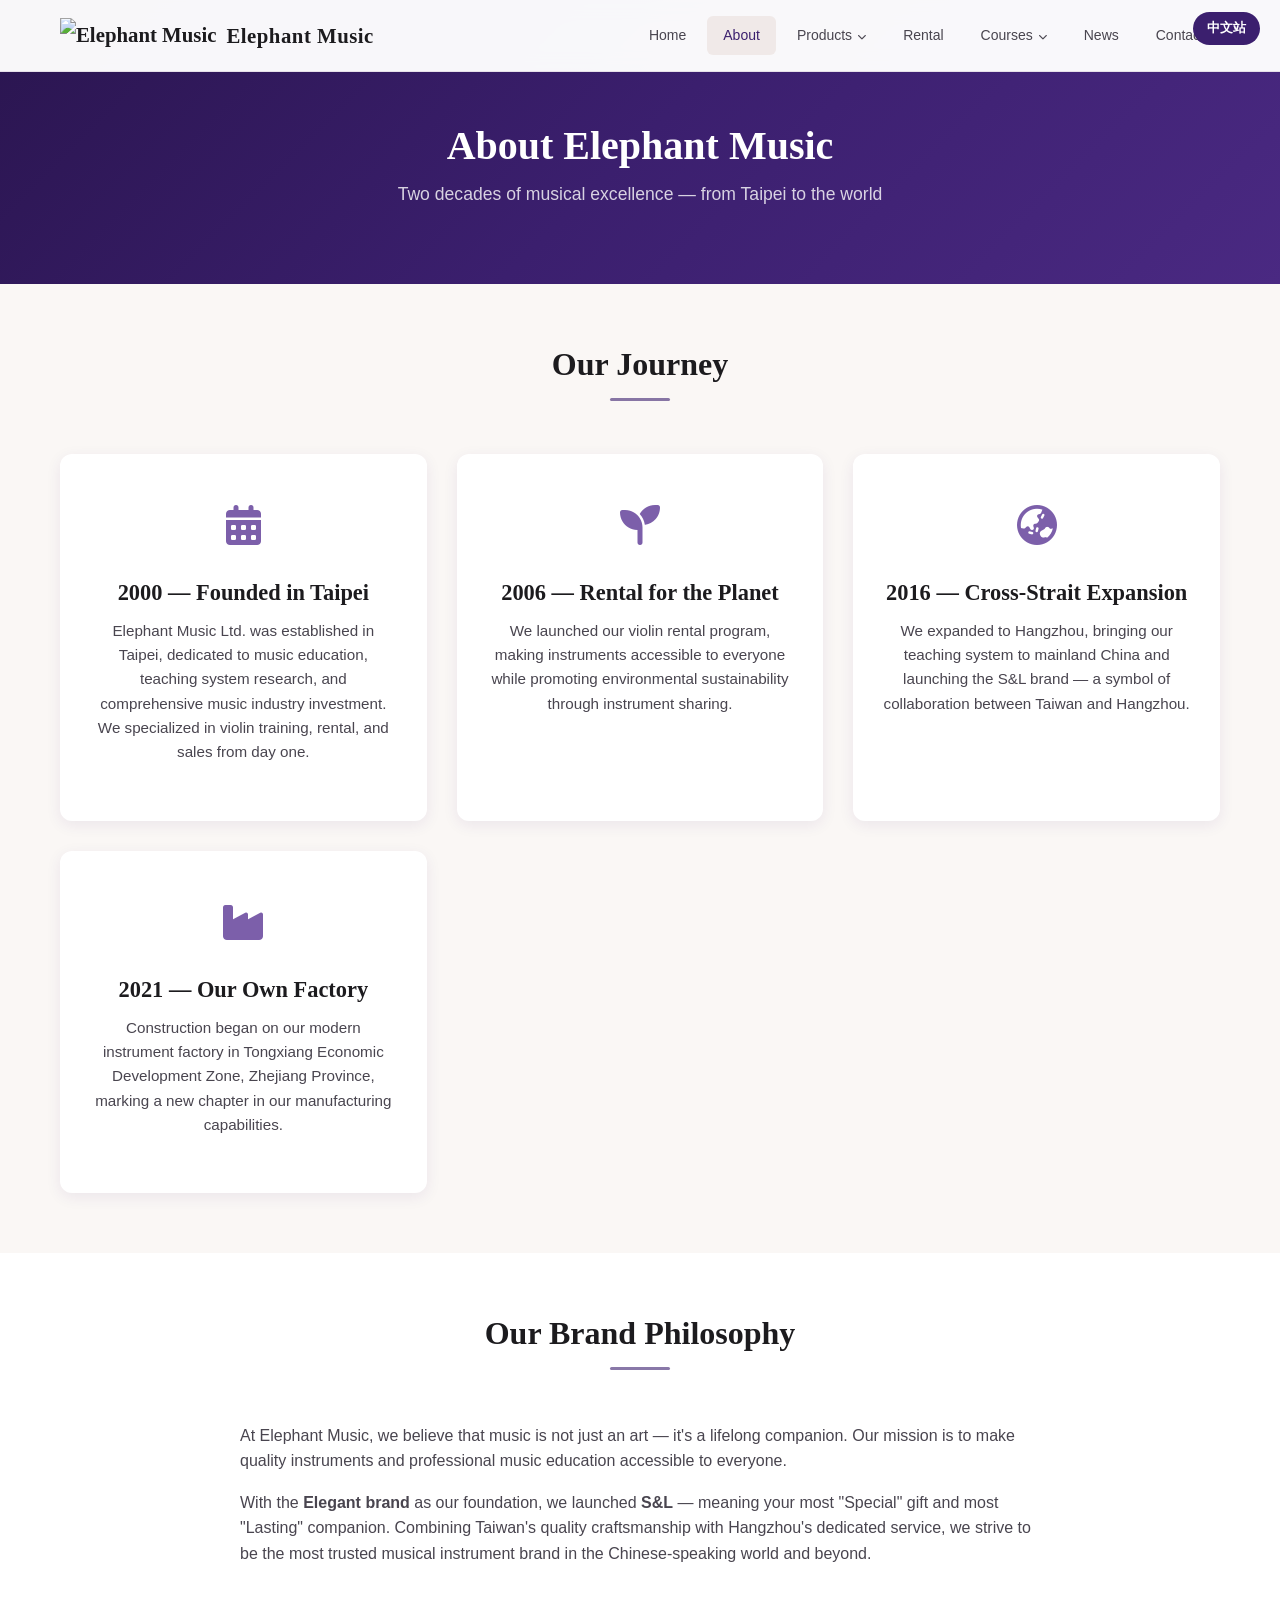
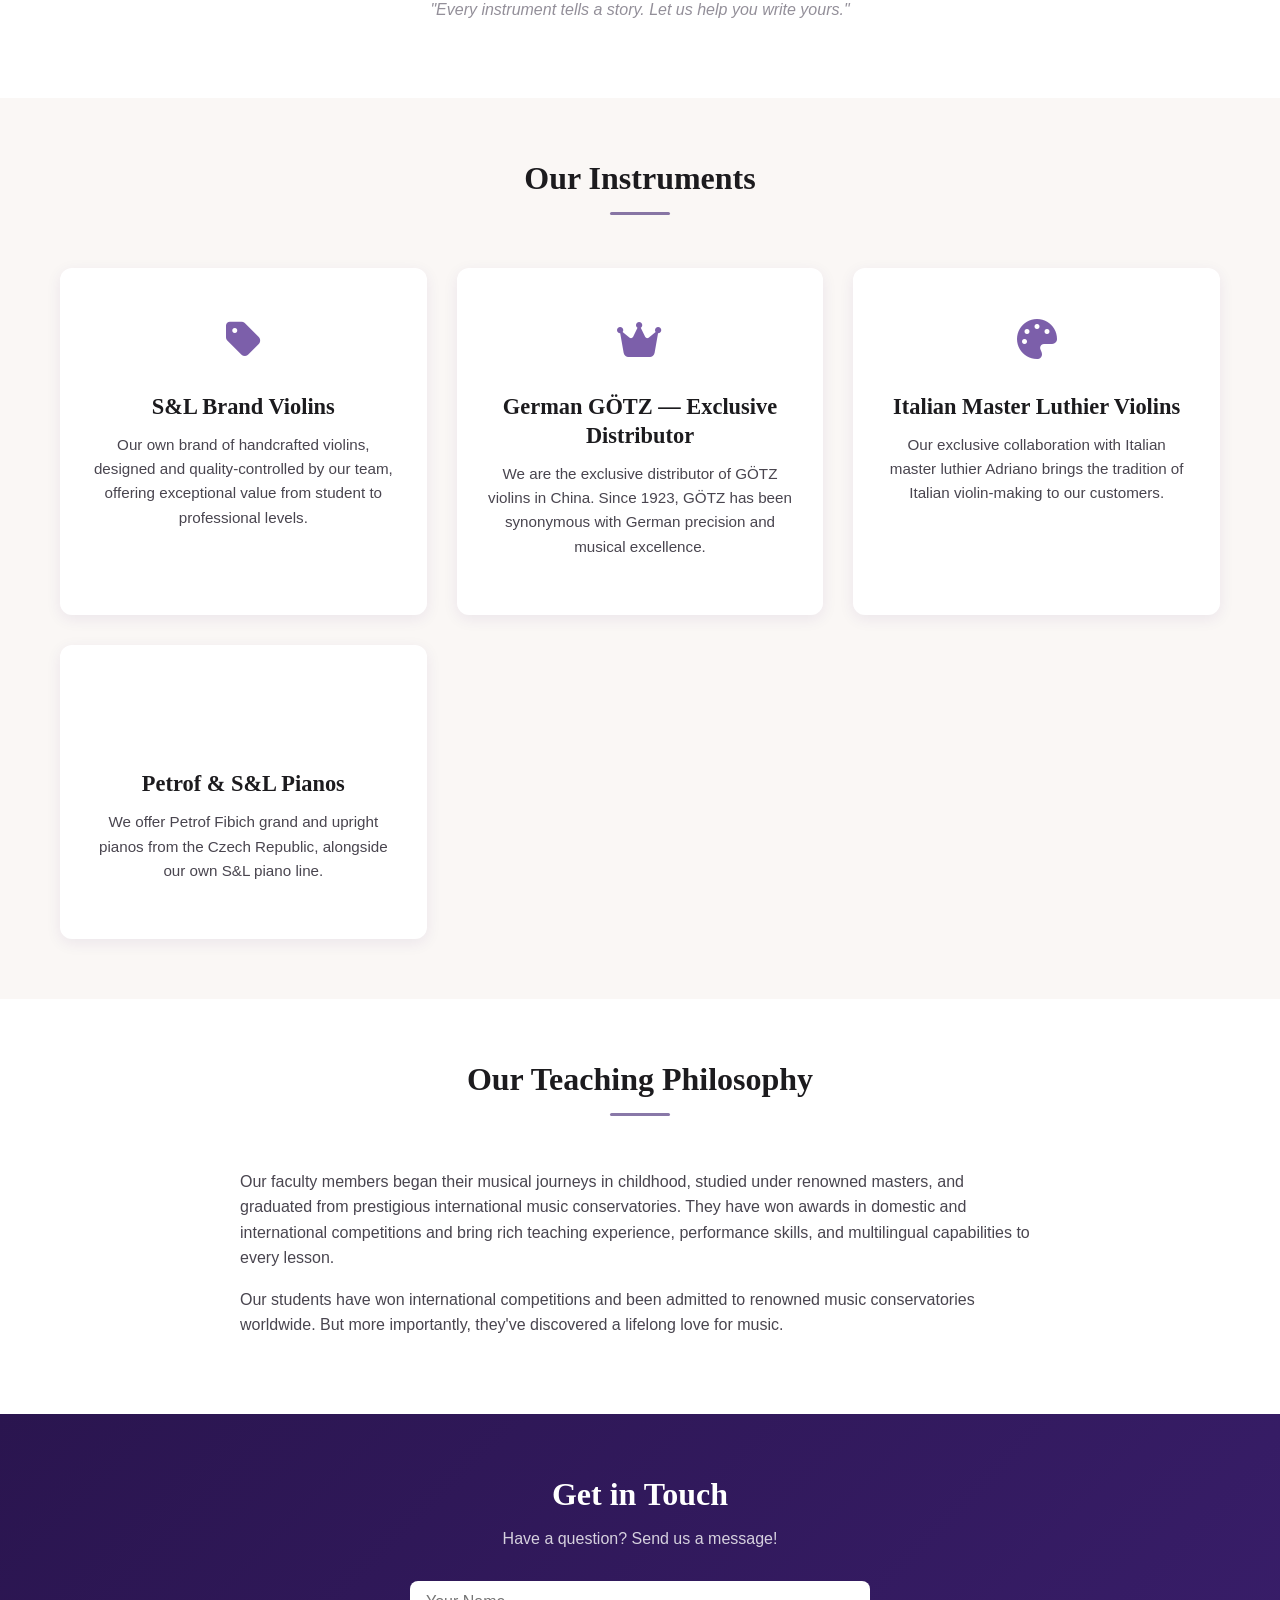
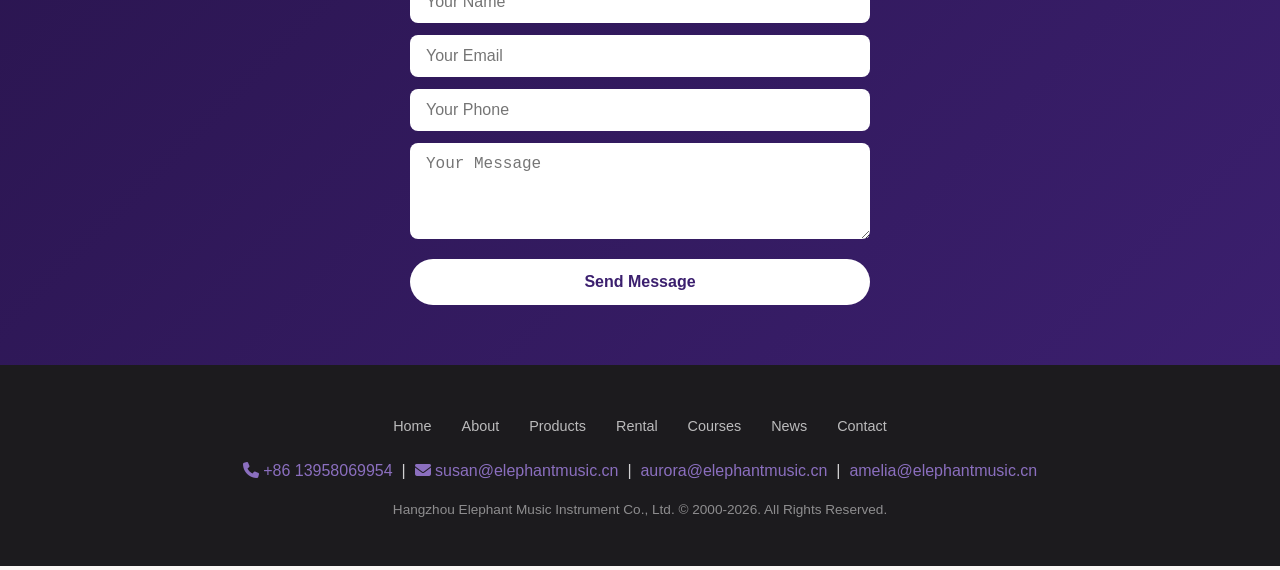
==== about.html @ a97a75a9 "🎵 首次提交 - 大象音乐英文网站" ====
<!DOCTYPE html>
<html lang="en">
<head>
<meta charset="UTF-8">
<meta name="viewport" content="width=device-width,initial-scale=1.0,user-scalable=yes">
<title>About Us — Elephant Music | Since 2000 Taipei & Hangzhou</title>
<meta name="description" content="Learn about Elephant Music's history since 2000: from Taipei to Hangzhou, S&L instruments, violin rental program, and cross-strait music education partnership.">
<link rel="icon" href="https://user-assets.sxlcdn.com/images/182709/FicR0Wn1bgKwD7T1GrFG16CW3m3k.png?imageMogr2/strip/thumbnail/64x64>/quality/90!/format/png" type="image/x-icon">
<link rel="stylesheet" href="https://cdnjs.cloudflare.com/ajax/libs/font-awesome/6.5.0/css/all.min.css">
<link rel="stylesheet" href="/css/style.css">
    <link rel="canonical" href="https://www.elephantmusic.cn/about.html">

    <!-- Open Graph -->
    <meta property="og:title" content="About Elephant Music — Our Story Since 2000">
    <meta property="og:description" content="From Taipei to Hangzhou — two decades of music education excellence, handcrafted instruments, and cross-strait collaboration.">
    <meta property="og:type" content="website">
    <meta property="og:url" content="https://www.elephantmusic.cn/about.html">
    <meta property="og:image" content="https://user-assets.sxlcdn.com/images/182709/FicR0Wn1bgKwD7T1GrFG16CW3m3k.png">
    <meta property="og:locale" content="en_US">
    
    <!-- Twitter Card -->
    <meta name="twitter:card" content="summary_large_image">
    <meta name="twitter:title" content="About Elephant Music — Our Story Since 2000">
    <meta name="twitter:description" content="From Taipei to Hangzhou — two decades of music education excellence, handcrafted instruments, and cross-strait collaboration.">
    <meta name="twitter:image" content="https://user-assets.sxlcdn.com/images/182709/FicR0Wn1bgKwD7T1GrFG16CW3m3k.png">

    <!-- Structured Data (JSON-LD) -->
    <script type="application/ld+json">
{
  "@context": "https://schema.org",
  "@type": "MusicSchool",
  "name": "Elephant Music (Ai Yue Fen)",
  "alternateName": "爱乐芬音乐",
  "description": "Premium music education and handcrafted instrument company since 2000.",
  "url": "https://www.elephantmusic.cn",
  "logo": "https://user-assets.sxlcdn.com/images/182709/FicR0Wn1bgKwD7T1GrFG16CW3m3k.png",
  "foundingDate": "2000",
  "foundingLocation": "Taipei, Taiwan",
  "areaServed": [
    "Hangzhou",
    "Jiaxing",
    "Taipei",
    "Tongxiang"
  ],
  "brand": {
    "@type": "Brand",
    "name": "S&L Instruments"
  },
  "contactPoint": [
    {
      "@type": "ContactPoint",
      "contactType": "general",
      "telephone": "+86-571-88092786",
      "email": "susan@elephantmusic.cn",
      "availableLanguage": [
        "Chinese",
        "English"
      ]
    },
    {
      "@type": "ContactPoint",
      "contactType": "sales",
      "email": "aurora@elephantmusic.cn"
    },
    {
      "@type": "ContactPoint",
      "contactType": "support",
      "email": "amelia@elephantmusic.cn"
    }
  ],
  "address": {
    "@type": "PostalAddress",
    "streetAddress": "No. 966 Shangtang Road, Gongshu District",
    "addressLocality": "Hangzhou",
    "addressRegion": "Zhejiang",
    "addressCountry": "CN"
  }
}
    </script>

    <script type="application/ld+json">
{
  "@context": "https://schema.org",
  "@type": "FAQPage",
  "mainEntity": [
    {
      "@type": "Question",
      "name": "What instruments do you teach?",
      "acceptedAnswer": {
        "@type": "Answer",
        "text": "We offer professional instruction in violin and piano for all ages, from beginner children to adults. Our curriculum includes the renowned Le Yi Violin Method by Zhang Jiazhen."
      }
    },
    {
      "@type": "Question",
      "name": "Do you offer instrument rental?",
      "acceptedAnswer": {
        "@type": "Answer",
        "text": "Yes! We've been offering eco-friendly violin rental since 2006, reducing the barrier to learning music. Rental options range from student instruments to professional performance violins."
      }
    },
    {
      "@type": "Question",
      "name": "What brands of instruments do you carry?",
      "acceptedAnswer": {
        "@type": "Answer",
        "text": "We carry our own S&L brand violins, exclusive German GÖTZ violins, Italian master luthier Adriano violins, and Petrof pianos from Czech Republic."
      }
    },
    {
      "@type": "Question",
      "name": "Where are your locations?",
      "acceptedAnswer": {
        "@type": "Answer",
        "text": "We have locations in Hangzhou (Gongshu & Xiacheng), Jiaxing (Nanhu), Taipei (City Hall & Tianmu), and our manufacturing facility AYF Music Base in Tongxiang, Zhejiang."
      }
    },
    {
      "@type": "Question",
      "name": "Do you offer online music courses?",
      "acceptedAnswer": {
        "@type": "Answer",
        "text": "Yes, we offer online music courses for students who cannot attend in person, including our popular adult relaxation piano program and virtual violin lessons."
      }
    }
  ]
}
    </script>
</head>
<body>

<div class="lang-switch"><a href="https://www.elephantmusic.cn">中文站</a></div>

<nav id="mainNav">
  <div class="nav-inner">
    <a href="/" class="nav-logo">
      <img src="https://user-assets.sxlcdn.com/images/182709/FicR0Wn1bgKwD7T1GrFG16CW3m3k.png?imageMogr2/strip/auto-orient/thumbnail/!64x64r/gravity/Center/crop/64x64/quality/90!/format/png" alt="Elephant Music">
      <span>Elephant Music</span>
    </a>
    <button class="hamburger" aria-label="Menu"><span></span><span></span><span></span></button>
    <ul class="nav-links">
      <li><a href="/">Home</a></li>
      <li><a href="/about.html" class="active">About</a></li>
      <li class="has-dropdown">
        <a href="/products.html">Products</a>
        <ul class="dropdown-menu">
          <li><a href="/products.html#violins">Violins</a></li>
          <li><a href="/products.html#pianos">Pianos</a></li>
          <li><a href="/products.html#accessories">Accessories</a></li>
        </ul>
      </li>
      <li><a href="/rental.html">Rental</a></li>
      <li class="has-dropdown">
        <a href="/courses.html">Courses</a>
        <ul class="dropdown-menu">
          <li><a href="/course-leyi.html">Zhang Jiazhen Violin Course</a></li>
          <li><a href="/course-violin-beginner.html">Violin for Beginners</a></li>
          <li><a href="/course-children-piano.html">Children's Piano</a></li>
          <li><a href="/course-adult-piano.html">Adult Piano (Stress-Free)</a></li>
          <li><a href="/course-master-class.html">Master Classes</a></li>
          <li><a href="/course-online.html">Online Courses</a></li>
        </ul>
      </li>
      <li><a href="/news.html">News</a></li>
      <li><a href="/contact.html">Contact</a></li>
    </ul>
  </div>
</nav>

<section class="page-banner">
  <h1>About Elephant Music</h1>
  <p>Two decades of musical excellence — from Taipei to the world</p>
</section>

<section>
  <div class="container">
    <div class="section-title"><h2>Our Journey</h2></div>
    <div class="feature-grid">
      <div class="feature-item">
        <div class="icon"><i class="fas fa-calendar-alt"></i></div>
        <h3>2000 — Founded in Taipei</h3>
        <p>Elephant Music Ltd. was established in Taipei, dedicated to music education, teaching system research, and comprehensive music industry investment. We specialized in violin training, rental, and sales from day one.</p>
      </div>
      <div class="feature-item">
        <div class="icon"><i class="fas fa-seedling"></i></div>
        <h3>2006 — Rental for the Planet</h3>
        <p>We launched our violin rental program, making instruments accessible to everyone while promoting environmental sustainability through instrument sharing.</p>
      </div>
      <div class="feature-item">
        <div class="icon"><i class="fas fa-globe-asia"></i></div>
        <h3>2016 — Cross-Strait Expansion</h3>
        <p>We expanded to Hangzhou, bringing our teaching system to mainland China and launching the S&L brand — a symbol of collaboration between Taiwan and Hangzhou.</p>
      </div>
      <div class="feature-item">
        <div class="icon"><i class="fas fa-industry"></i></div>
        <h3>2021 — Our Own Factory</h3>
        <p>Construction began on our modern instrument factory in Tongxiang Economic Development Zone, Zhejiang Province, marking a new chapter in our manufacturing capabilities.</p>
      </div>
    </div>
  </div>
</section>

<section style="background:var(--bg-white);">
  <div class="container">
    <div class="section-title"><h2>Our Brand Philosophy</h2></div>
    <div class="content-page" style="max-width:800px;padding:0;">
      <p>At Elephant Music, we believe that music is not just an art — it's a lifelong companion. Our mission is to make quality instruments and professional music education accessible to everyone.</p>
      <p>With the <strong>Elegant brand</strong> as our foundation, we launched <strong>S&L</strong> — meaning your most "Special" gift and most "Lasting" companion. Combining Taiwan's quality craftsmanship with Hangzhou's dedicated service, we strive to be the most trusted musical instrument brand in the Chinese-speaking world and beyond.</p>
      <p style="margin-top:30px;font-style:italic;color:var(--text-light);text-align:center;">"Every instrument tells a story. Let us help you write yours."</p>
    </div>
  </div>
</section>

<section>
  <div class="container">
    <div class="section-title"><h2>Our Instruments</h2></div>
    <div class="feature-grid">
      <div class="feature-item">
        <div class="icon"><i class="fas fa-tag"></i></div>
        <h3>S&L Brand Violins</h3>
        <p>Our own brand of handcrafted violins, designed and quality-controlled by our team, offering exceptional value from student to professional levels.</p>
      </div>
      <div class="feature-item">
        <div class="icon"><i class="fas fa-crown"></i></div>
        <h3>German GÖTZ — Exclusive Distributor</h3>
        <p>We are the exclusive distributor of GÖTZ violins in China. Since 1923, GÖTZ has been synonymous with German precision and musical excellence.</p>
      </div>
      <div class="feature-item">
        <div class="icon"><i class="fas fa-palette"></i></div>
        <h3>Italian Master Luthier Violins</h3>
        <p>Our exclusive collaboration with Italian master luthier Adriano brings the tradition of Italian violin-making to our customers.</p>
      </div>
      <div class="feature-item">
        <div class="icon"><i class="fas fa-piano"></i></div>
        <h3>Petrof &amp; S&L Pianos</h3>
        <p>We offer Petrof Fibich grand and upright pianos from the Czech Republic, alongside our own S&L piano line.</p>
      </div>
    </div>
  </div>
</section>

<section style="background:var(--bg-white);">
  <div class="container">
    <div class="section-title"><h2>Our Teaching Philosophy</h2></div>
    <div class="content-page" style="max-width:800px;padding:0;">
      <p>Our faculty members began their musical journeys in childhood, studied under renowned masters, and graduated from prestigious international music conservatories. They have won awards in domestic and international competitions and bring rich teaching experience, performance skills, and multilingual capabilities to every lesson.</p>
      <p>Our students have won international competitions and been admitted to renowned music conservatories worldwide. But more importantly, they've discovered a lifelong love for music.</p>
    </div>
  </div>
</section>

<!-- Contact Form -->
<section style="background:linear-gradient(135deg,#2A154F,#3B1F6E);color:#fff;padding:60px 20px;text-align:center;">
  <div class="container" style="max-width:500px;">
    <h2 style="color:#fff;margin-bottom:10px;">Get in Touch</h2>
    <p style="color:rgba(255,255,255,0.8);margin-bottom:30px;">Have a question? Send us a message!</p>
    <form action="mailto:susan@elephantmusic.cn" method="post" enctype="text/plain" style="text-align:left;">
      <input type="text" name="name" placeholder="Your Name" required style="width:100%;padding:12px 16px;border-radius:8px;border:none;margin-bottom:12px;font-size:1rem;">
      <input type="email" name="email" placeholder="Your Email" style="width:100%;padding:12px 16px;border-radius:8px;border:none;margin-bottom:12px;font-size:1rem;">
      <input type="tel" name="phone" placeholder="Your Phone" style="width:100%;padding:12px 16px;border-radius:8px;border:none;margin-bottom:12px;font-size:1rem;">
      <textarea name="message" rows="4" placeholder="Your Message" required style="width:100%;padding:12px 16px;border-radius:8px;border:none;margin-bottom:12px;font-size:1rem;resize:vertical;"></textarea>
      <button type="submit" style="width:100%;padding:14px;background:#fff;color:#3B1F6E;font-weight:700;border:none;border-radius:30px;font-size:1rem;cursor:pointer;">Send Message</button>
    </form>
  </div>
</section>
<footer>
  <div class="container">
    <div class="footer-links">
      <a href="/">Home</a>
      <a href="/about.html">About</a>
      <a href="/products.html">Products</a>
      <a href="/rental.html">Rental</a>
      <a href="/courses.html">Courses</a>
      <a href="/news.html">News</a>
      <a href="/contact.html">Contact</a>
    </div>
    <div class="contact-info" style="margin-bottom:15px;">
      <a href="tel:13958069954"><i class="fas fa-phone"></i> +86 13958069954</a> &nbsp;|&nbsp;
      <a href="mailto:susan@elephantmusic.cn"><i class="fas fa-envelope"></i> susan@elephantmusic.cn</a> &nbsp;|&nbsp;
      <a href="mailto:aurora@elephantmusic.cn">aurora@elephantmusic.cn</a> &nbsp;|&nbsp;
      <a href="mailto:amelia@elephantmusic.cn">amelia@elephantmusic.cn</a>
    </div>
    <p class="copyright">Hangzhou Elephant Music Instrument Co., Ltd. &copy; 2000-2026. All Rights Reserved.</p>
  </div>
</footer>

<button id="back-to-top" aria-label="Back to Top"><i class="fas fa-chevron-up"></i></button>
<script src="/js/main.js"></script>

  <!-- Navbar scroll glassmorphism effect -->
  <script>
  (function(){
    var nav = document.getElementById('mainNav');
    if (!nav) return;
    var ticking = false;
    function updateNav() {
      var sy = window.pageYOffset || document.documentElement.scrollTop;
      if (sy > 50) {
        nav.classList.add('scrolled');
      } else {
        nav.classList.remove('scrolled');
      }
      ticking = false;
    }
    window.addEventListener('scroll', function() {
      if (!ticking) {
        requestAnimationFrame(updateNav);
        ticking = true;
      }
    }, { passive: true });
    updateNav();
  })();
  </script>
</body>
</html>
---- css/style.css ----
/* ============================================
   Elephant Music (English) - Global Styles
   ============================================ */

:root {
  --primary: #3B1F6E;
  --primary-dark: #2A154F;
  --primary-light: #7C5FAA;
  --bg-cream: #FAF7F5;
  --bg-white: #FFFFFF;
  --text-dark: #1C1B1E;
  --text-mid: #49454F;
  --text-light: #938F99;
  --border: #E6E0E9;
  --gold: #C9A96E;
  --gold-light: #E8D5F5;
  --accent: #8B6FBF;
  --shadow: rgba(59, 31, 110, 0.08);
  --font-heading: 'Georgia', 'Times New Roman', serif;
  --font-body: -apple-system, BlinkMacSystemFont, 'Segoe UI', Roboto, 'Helvetica Neue', Arial, sans-serif;
  --max-width: 1200px;
  --nav-height: 72px;
}

* { margin: 0; padding: 0; box-sizing: border-box; }

html { scroll-behavior: smooth; }

body {
  font-family: var(--font-body);
  color: var(--text-dark);
  background: var(--bg-cream);
  line-height: 1.6;
  font-size: 16px;
  -webkit-font-smoothing: antialiased;
}

h1, h2, h3, h4, h5, h6 {
  font-family: var(--font-heading);
  color: var(--text-dark);
  line-height: 1.3;
}

h1 { font-size: 2.5rem; margin-bottom: 1rem; }
h2 { font-size: 2rem; margin-bottom: 0.8rem; }
h3 { font-size: 1.4rem; margin-bottom: 0.6rem; }
h4 { font-size: 1.1rem; margin-bottom: 0.4rem; }

p { margin-bottom: 1rem; color: var(--text-mid); }

a { color: var(--primary); text-decoration: none; transition: color 0.2s; }
a:hover { color: var(--primary-dark); }

img { max-width: 100%; height: auto; display: block; }

.container {
  max-width: var(--max-width);
  margin: 0 auto;
  padding: 0 20px;
}

section { padding: 60px 0; }

.section-title {
  text-align: center;
  margin-bottom: 40px;
}
.section-title h2 {
  position: relative;
  display: inline-block;
  padding-bottom: 15px;
}
.section-title h2::after {
  content: '';
  position: absolute;
  bottom: 0;
  left: 50%;
  transform: translateX(-50%);
  width: 60px;
  height: 3px;
  background: var(--primary);
  border-radius: 2px;
  opacity: 0.6;
}

/* ===== Language Switcher ===== */
.lang-switch {
  position: fixed;
  top: 12px;
  right: 20px;
  z-index: 1001;
}
.lang-switch a {
  display: inline-block;
  background: var(--primary);
  color: #fff;
  padding: 6px 14px;
  border-radius: 20px;
  font-size: 13px;
  font-weight: 600;
  transition: background 0.2s;
}
.lang-switch a:hover { background: var(--primary-dark); color: #fff; }

.cat-header h2 { color: var(--primary); }
.cat-header h2 i { color: var(--primary-light); }

/* ===== Navigation ===== */
nav {
  position: fixed;
  top: 0;
  left: 0;
  right: 0;
  height: var(--nav-height);
  background: rgba(255,255,255,0.97);
  backdrop-filter: blur(10px);
  border-bottom: 1px solid var(--border);
  z-index: 1000;
  transition: box-shadow 0.3s;
}
nav.scrolled { box-shadow: 0 2px 20px var(--shadow); }

.nav-inner {
  max-width: var(--max-width);
  margin: 0 auto;
  padding: 0 20px;
  height: 100%;
  display: flex;
  align-items: center;
  justify-content: space-between;
}

.nav-logo {
  display: flex;
  align-items: center;
  gap: 10px;
  font-family: var(--font-heading);
  font-size: 1.3rem;
  font-weight: 700;
  color: var(--text-dark);
}
.nav-logo img { height: 36px; width: auto; }
.nav-logo span { letter-spacing: 0.5px; }

.nav-links {
  display: flex;
  align-items: center;
  gap: 5px;
  list-style: none;
  height: 100%;
}

.nav-links > li {
  position: relative;
  height: 100%;
  display: flex;
  align-items: center;
}

.nav-links > li > a {
  padding: 8px 16px;
  color: var(--text-mid);
  font-size: 14px;
  font-weight: 500;
  border-radius: 6px;
  transition: all 0.2s;
  white-space: nowrap;
}

.nav-links > li > a:hover,
.nav-links > li > a.active {
  color: var(--primary);
  background: rgba(139, 69, 19, 0.08);
}

/* Dropdown */
.nav-links .dropdown-menu {
  position: absolute;
  top: 100%;
  left: 0;
  background: var(--bg-white);
  border: 1px solid var(--border);
  border-radius: 8px;
  box-shadow: 0 8px 30px var(--shadow);
  min-width: 220px;
  padding: 8px 0;
  opacity: 0;
  visibility: hidden;
  transform: translateY(8px);
  transition: all 0.25s ease;
  z-index: 100;
}
.nav-links li:hover .dropdown-menu {
  opacity: 1;
  visibility: visible;
  transform: translateY(0);
}
.dropdown-menu li { list-style: none; }
.dropdown-menu a {
  display: block;
  padding: 10px 20px;
  color: var(--text-mid);
  font-size: 14px;
  transition: all 0.15s;
}
.dropdown-menu a:hover {
  background: rgba(139, 69, 19, 0.06);
  color: var(--primary);
  padding-left: 24px;
}
.dropdown-menu .dropdown-divider {
  height: 1px;
  background: var(--border);
  margin: 6px 10px;
}

.has-dropdown > a::after {
  content: '\f078';
  font-family: 'Font Awesome 6 Free';
  font-weight: 900;
  font-size: 9px;
  margin-left: 5px;
  display: inline-block;
  transition: transform 0.2s;
}
.has-dropdown:hover > a::after {
  transform: rotate(180deg);
}

/* Hamburger */
.hamburger {
  display: none;
  flex-direction: column;
  gap: 5px;
  cursor: pointer;
  padding: 5px;
  background: none;
  border: none;
}
.hamburger span {
  display: block;
  width: 26px;
  height: 2.5px;
  background: var(--text-dark);
  border-radius: 2px;
  transition: all 0.3s;
}
.hamburger.active span:nth-child(1) { transform: rotate(45deg) translate(5px, 5px); }
.hamburger.active span:nth-child(2) { opacity: 0; }
.hamburger.active span:nth-child(3) { transform: rotate(-45deg) translate(5px, -5px); }

/* ===== Hero Section ===== */
.hero {
  position: relative;
  height: 88vh;
  min-height: 500px;
  display: flex;
  align-items: center;
  justify-content: center;
  overflow: hidden;
  color: #fff;
}
.hero-media {
  position: absolute; inset: 0; z-index: 0;
}
.hero-media img {
  width: 100%; height: 100%;
  object-fit: cover;
}
.hero-overlay {
  position: absolute; inset: 0;
  background: linear-gradient(135deg, rgba(42,21,79,0.85) 0%, rgba(59,31,110,0.7) 50%, rgba(42,21,79,0.5) 100%);
  z-index: 1;
}
.hero-content {
  position: relative; z-index: 2;
  text-align: center;
  padding: 0 20px;
  max-width: 800px;
}
.hero h1 {
  font-size: clamp(2.5rem, 6vw, 4rem);
  color: #fff;
  font-weight: 600;
  letter-spacing: 2px;
  margin-bottom: 15px;
  text-shadow: 0 2px 10px rgba(0,0,0,0.3);
}
.hero .subtitle {
  font-size: clamp(1rem, 2vw, 1.4rem);
  color: rgba(255,255,255,0.85);
  margin-bottom: 30px;
  font-weight: 300;
}
.hero .btn {
  display: inline-block;
  padding: 14px 36px;
  background: rgba(255,255,255,0.2);
  color: #fff;
  font-weight: 600;
  font-size: 1rem;
  border-radius: 30px;
  transition: all 0.3s;
  border: 2px solid rgba(255,255,255,0.4);
  cursor: pointer;
  backdrop-filter: blur(4px);
}
.hero .btn:hover {
  background: rgba(255,255,255,0.3);
  transform: translateY(-2px);
  box-shadow: 0 6px 25px rgba(124, 58, 237, 0.3);
}
.hero .btn-ghost {
  background: transparent;
  border: 2px solid rgba(255,255,255,0.6);
}
.hero .btn-ghost:hover {
  border-color: #fff;
  background: rgba(255,255,255,0.1);
}
.hero .hero-btns {
  display: flex;
  gap: 15px;
  justify-content: center;
  flex-wrap: wrap;
}
@media(max-width:768px){
  .hero { height: 70vh; min-height: 400px; }
}

/* ===== Cards ===== */
.card-grid {
  display: grid;
  grid-template-columns: repeat(auto-fill, minmax(280px, 1fr));
  gap: 30px;
}

.card {
  background: var(--bg-white);
  border-radius: 12px;
  overflow: hidden;
  box-shadow: 0 4px 15px var(--shadow);
  transition: transform 0.3s, box-shadow 0.3s;
}
.card:hover {
  transform: translateY(-5px);
  box-shadow: 0 8px 30px var(--shadow);
}
.card-img { width: 100%; height: 220px; object-fit: cover; }
.card-body { padding: 24px; }
.card-body h3 { font-size: 1.15rem; margin-bottom: 8px; }
.card-body p { font-size: 0.9rem; color: var(--text-light); margin-bottom: 12px; }
.card-body .price { font-size: 1.3rem; font-weight: 700; color: var(--primary); }
.card-body .price-sub { font-size: 0.85rem; color: var(--text-light); }
.card-body .btn-sm {
  display: inline-block;
  padding: 8px 20px;
  background: var(--primary);
  color: #fff;
  border-radius: 20px;
  font-size: 0.85rem;
  margin-top: 10px;
  transition: background 0.2s;
}
.card-body .btn-sm:hover { background: var(--primary-dark); color: #fff; }

.product-card .info .price { color: var(--primary); }

/* ===== Rental Table ===== */
.table-wrap { overflow-x: auto; }
.rental-table {
  width: 100%;
  border-collapse: collapse;
  background: var(--bg-white);
  border-radius: 12px;
  overflow: hidden;
  box-shadow: 0 4px 15px var(--shadow);
}
.rental-table th {
  background: var(--primary);
  color: #fff;
  padding: 14px 16px;
  text-align: left;
  font-weight: 600;
  font-size: 0.9rem;
}
.rental-table td {
  padding: 12px 16px;
  border-bottom: 1px solid var(--border);
  font-size: 0.9rem;
}
.rental-table tr:last-child td { border-bottom: none; }
.rental-table tr:hover td { background: rgba(139, 69, 19, 0.04); }
.rental-table .model-name { font-weight: 600; }

/* ===== About / Feature Sections ===== */
.feature-grid {
  display: grid;
  grid-template-columns: repeat(auto-fit, minmax(300px, 1fr));
  gap: 30px;
}
.feature-item {
  background: var(--bg-white);
  padding: 40px 30px;
  border-radius: 12px;
  box-shadow: 0 4px 15px var(--shadow);
  text-align: center;
  transition: transform 0.3s;
}
.feature-item:hover { transform: translateY(-3px); }
.feature-item .icon {
  font-size: 2.5rem;
  color: var(--primary-light);
  margin-bottom: 20px;
}
.feature-item h3 { margin-bottom: 12px; }
.feature-item p { font-size: 0.95rem; color: var(--text-mid); }

/* ===== Contact ===== */
.contact-grid {
  display: grid;
  grid-template-columns: repeat(auto-fit, minmax(300px, 1fr));
  gap: 25px;
}
.contact-card {
  background: var(--bg-white);
  padding: 30px;
  border-radius: 12px;
  box-shadow: 0 4px 15px var(--shadow);
}
.contact-card h3 { color: var(--primary); margin-bottom: 8px; font-size: 1.1rem; }
.contact-card .addr { color: var(--text-mid); margin-bottom: 4px; }
.contact-card .phone { color: var(--text-dark); font-weight: 500; }

/* ===== Page Banner ===== */
.page-banner {
  padding: 120px 20px 60px;
  text-align: center;
  background: linear-gradient(135deg, #2A154F 0%, #3B1F6E 50%, #4A2982 100%);
  color: #fff;
}
.page-banner h1 { color: #fff; margin-bottom: 8px; }
.page-banner p { color: rgba(255,255,255,0.8); font-size: 1.1rem; }

/* ===== Product Grid ===== */
.product-grid {
  display: grid;
  grid-template-columns: repeat(auto-fill, minmax(250px, 1fr));
  gap: 25px;
}

.product-card {
  background: var(--bg-white);
  border-radius: 12px;
  overflow: hidden;
  box-shadow: 0 4px 15px var(--shadow);
  transition: transform 0.3s;
}
.product-card:hover { transform: translateY(-4px); }
.product-card img {
  width: 100%;
  height: 200px;
  object-fit: cover;
}
.product-card .info { padding: 20px; }
.product-card .info h3 { font-size: 1rem; margin-bottom: 6px; }
.product-card .info .price { font-weight: 700; color: var(--primary); font-size: 1.2rem; }
.product-card .info .cat { font-size: 0.8rem; color: var(--text-light); margin-bottom: 8px; }

/* ===== FAQ / Content pages ===== */
.content-page {
  max-width: 800px;
  margin: 0 auto;
  padding: 40px 20px;
}
.content-page h2 { margin-top: 40px; }
.content-page p, .content-page ul { margin-bottom: 1rem; }
.content-page ul { padding-left: 20px; }
.content-page ul li { margin-bottom: 0.5rem; color: var(--text-mid); }

/* ===== Footer ===== */
footer {
  background: var(--text-dark);
  color: rgba(255,255,255,0.8);
  text-align: center;
  padding: 50px 20px 30px;
}
footer .footer-links {
  display: flex;
  justify-content: center;
  gap: 30px;
  flex-wrap: wrap;
  margin-bottom: 20px;
}
footer .footer-links a { color: rgba(255,255,255,0.7); font-size: 0.9rem; }
footer .footer-links a:hover { color: var(--primary-light); }
footer .copyright { font-size: 0.85rem; color: rgba(255,255,255,0.5); }
footer .contact-info a { color: var(--accent); }

/* ===== Back to Top ===== */
#back-to-top {
  position: fixed;
  bottom: 30px;
  right: 30px;
  width: 44px;
  height: 44px;
  border-radius: 50%;
  background: var(--primary);
  color: #fff;
  border: none;
  font-size: 1.1rem;
  cursor: pointer;
  opacity: 0;
  visibility: hidden;
  transition: all 0.3s;
  z-index: 999;
  box-shadow: 0 4px 15px rgba(0,0,0,0.2);
}
#back-to-top.show { opacity: 1; visibility: visible; }
#back-to-top:hover { background: var(--primary-dark); transform: translateY(-3px); }

/* ===== Responsive ===== */
@media (max-width: 992px) {
  .nav-links { display: none; }
  .hamburger { display: flex; }

  .nav-links.mobile-open {
    display: flex;
    flex-direction: column;
    position: absolute;
    top: var(--nav-height);
    left: 0;
    right: 0;
    background: var(--bg-white);
    border-bottom: 2px solid var(--border);
    padding: 15px 20px;
    gap: 0;
    height: auto;
    box-shadow: 0 10px 30px var(--shadow);
  }
  .nav-links.mobile-open > li {
    height: auto;
    display: block;
  }
  .nav-links.mobile-open > li > a {
    display: block;
    padding: 12px 16px;
    border-radius: 6px;
  }
  .nav-links.mobile-open .dropdown-menu {
    position: static;
    opacity: 1;
    visibility: visible;
    transform: none;
    box-shadow: none;
    border: none;
    padding-left: 16px;
    display: none;
  }
  .nav-links.mobile-open .has-dropdown.open .dropdown-menu {
    display: block;
  }
  .nav-links.mobile-open .has-dropdown > a::after { float: right; }

  .lang-switch { top: 14px; right: 70px; }
  .lang-switch a { padding: 4px 10px; font-size: 12px; }
}

@media (max-width: 576px) {
  section { padding: 40px 0; }
  h1 { font-size: 2rem; }
  h2 { font-size: 1.5rem; }
  .hero .hero-content h1 { font-size: 2rem; }
  .card-grid, .product-grid { grid-template-columns: 1fr; }
}

/* ============================================


/* ===== ENHANCED: Navbar scroll glassmorphism ===== */
#mainNav {
  transition: background 0.3s ease, box-shadow 0.3s ease, backdrop-filter 0.3s ease;
}
#mainNav.scrolled {
  background: rgba(255, 255, 255, 0.92) !important;
  backdrop-filter: blur(16px) !important;
  -webkit-backdrop-filter: blur(16px) !important;
  box-shadow: 0 2px 20px rgba(59, 31, 110, 0.08) !important;
  border-bottom: 1px solid var(--border) !important;
}

/* ===== ENHANCED: Card hover micro-interactions ===== */
.feature-item, .card {
  transition: transform 0.3s ease, box-shadow 0.3s ease, border-color 0.3s ease;
}
.feature-item:hover, .card:hover {
  transform: translateY(-4px);
  box-shadow: 0 12px 30px var(--shadow);
  border-color: var(--gold) !important;
}

.contact-card {
  transition: transform 0.3s ease, box-shadow 0.3s ease;
}
.contact-card:hover {
  transform: translateY(-3px);
  box-shadow: 0 8px 25px var(--shadow);
}

/* ===== ENHANCED: Button micro hover ===== */
.btn, .btn-sm {
  transition: transform 0.25s ease, box-shadow 0.25s ease, background 0.25s ease !important;
}
.btn:hover, .btn-sm:hover {
  transform: translateY(-2px);
}

/* ===== ENHANCED: Section fade-in on viewport ===== */
section {
  animation: sectionFadeIn 0.6s ease forwards;
  opacity: 0;
}
@keyframes sectionFadeIn {
  from { opacity: 0; transform: translateY(20px); }
  to { opacity: 1; transform: translateY(0); }
}
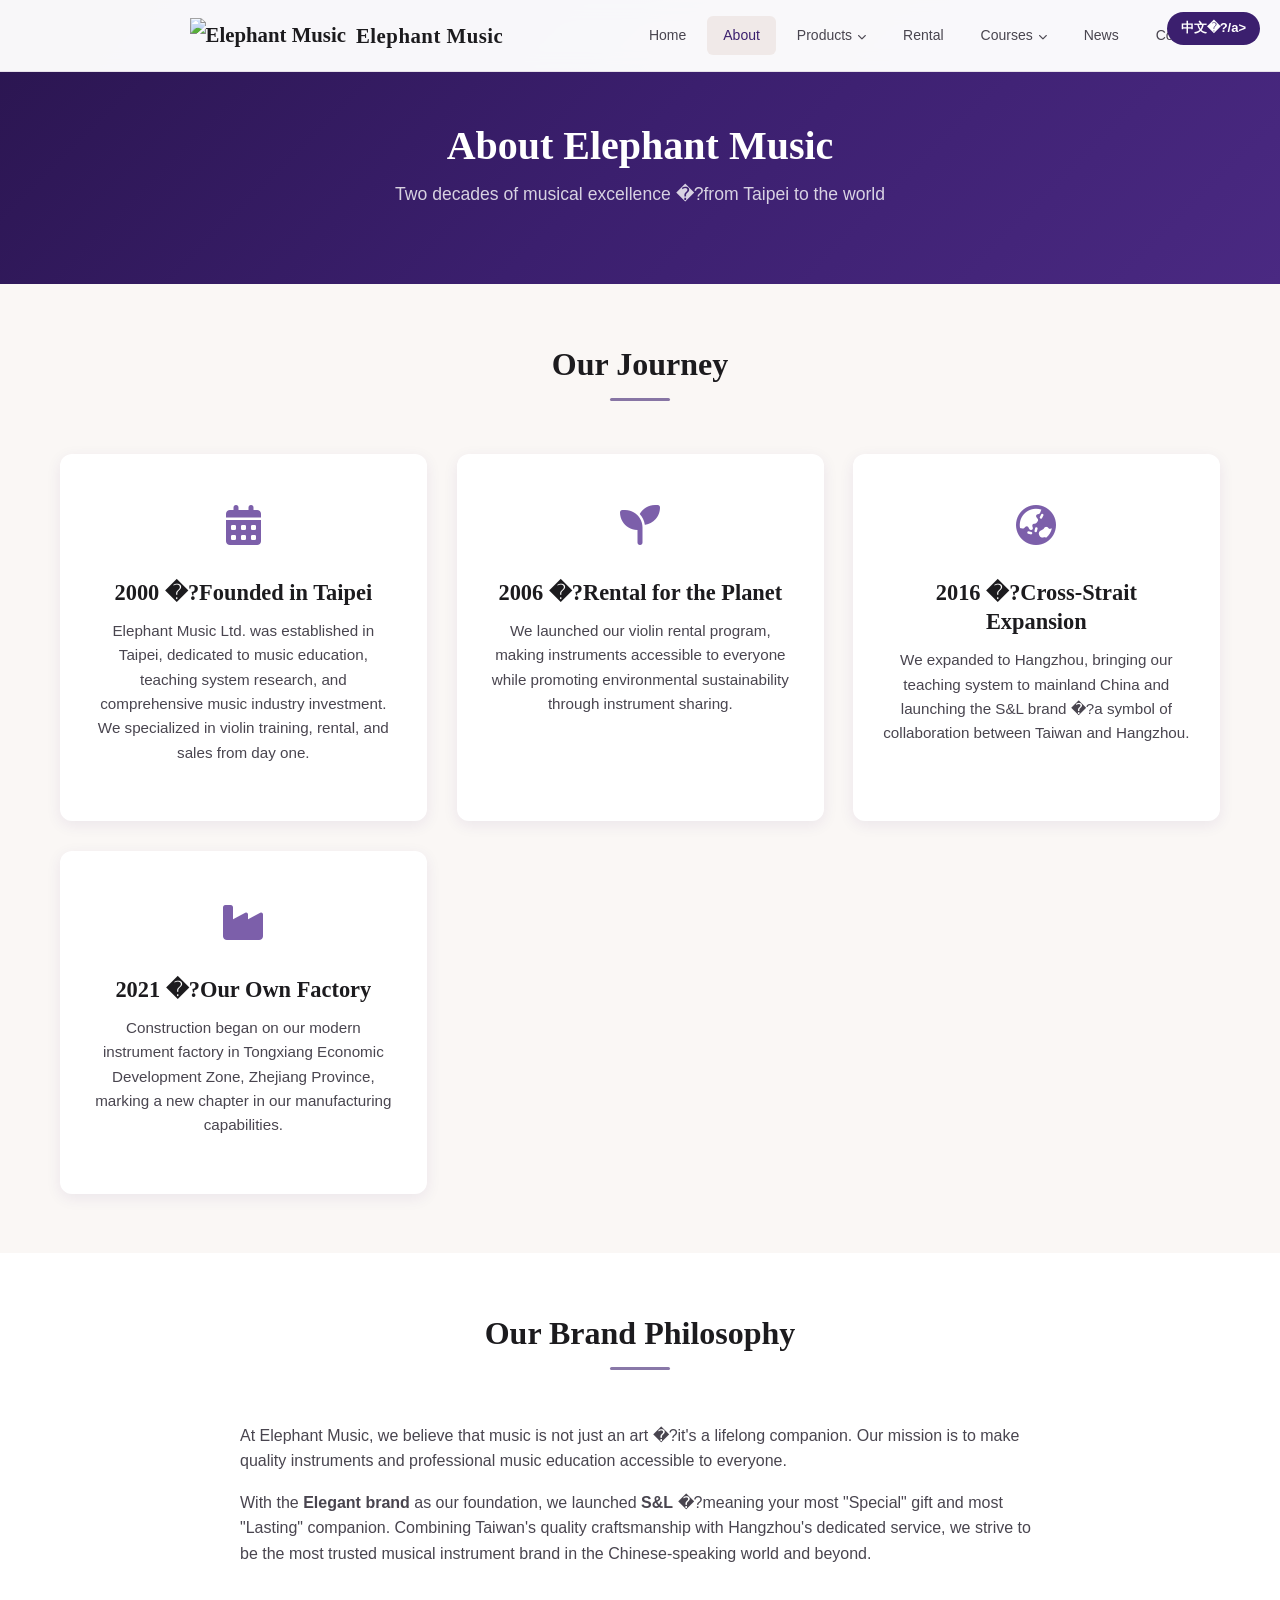
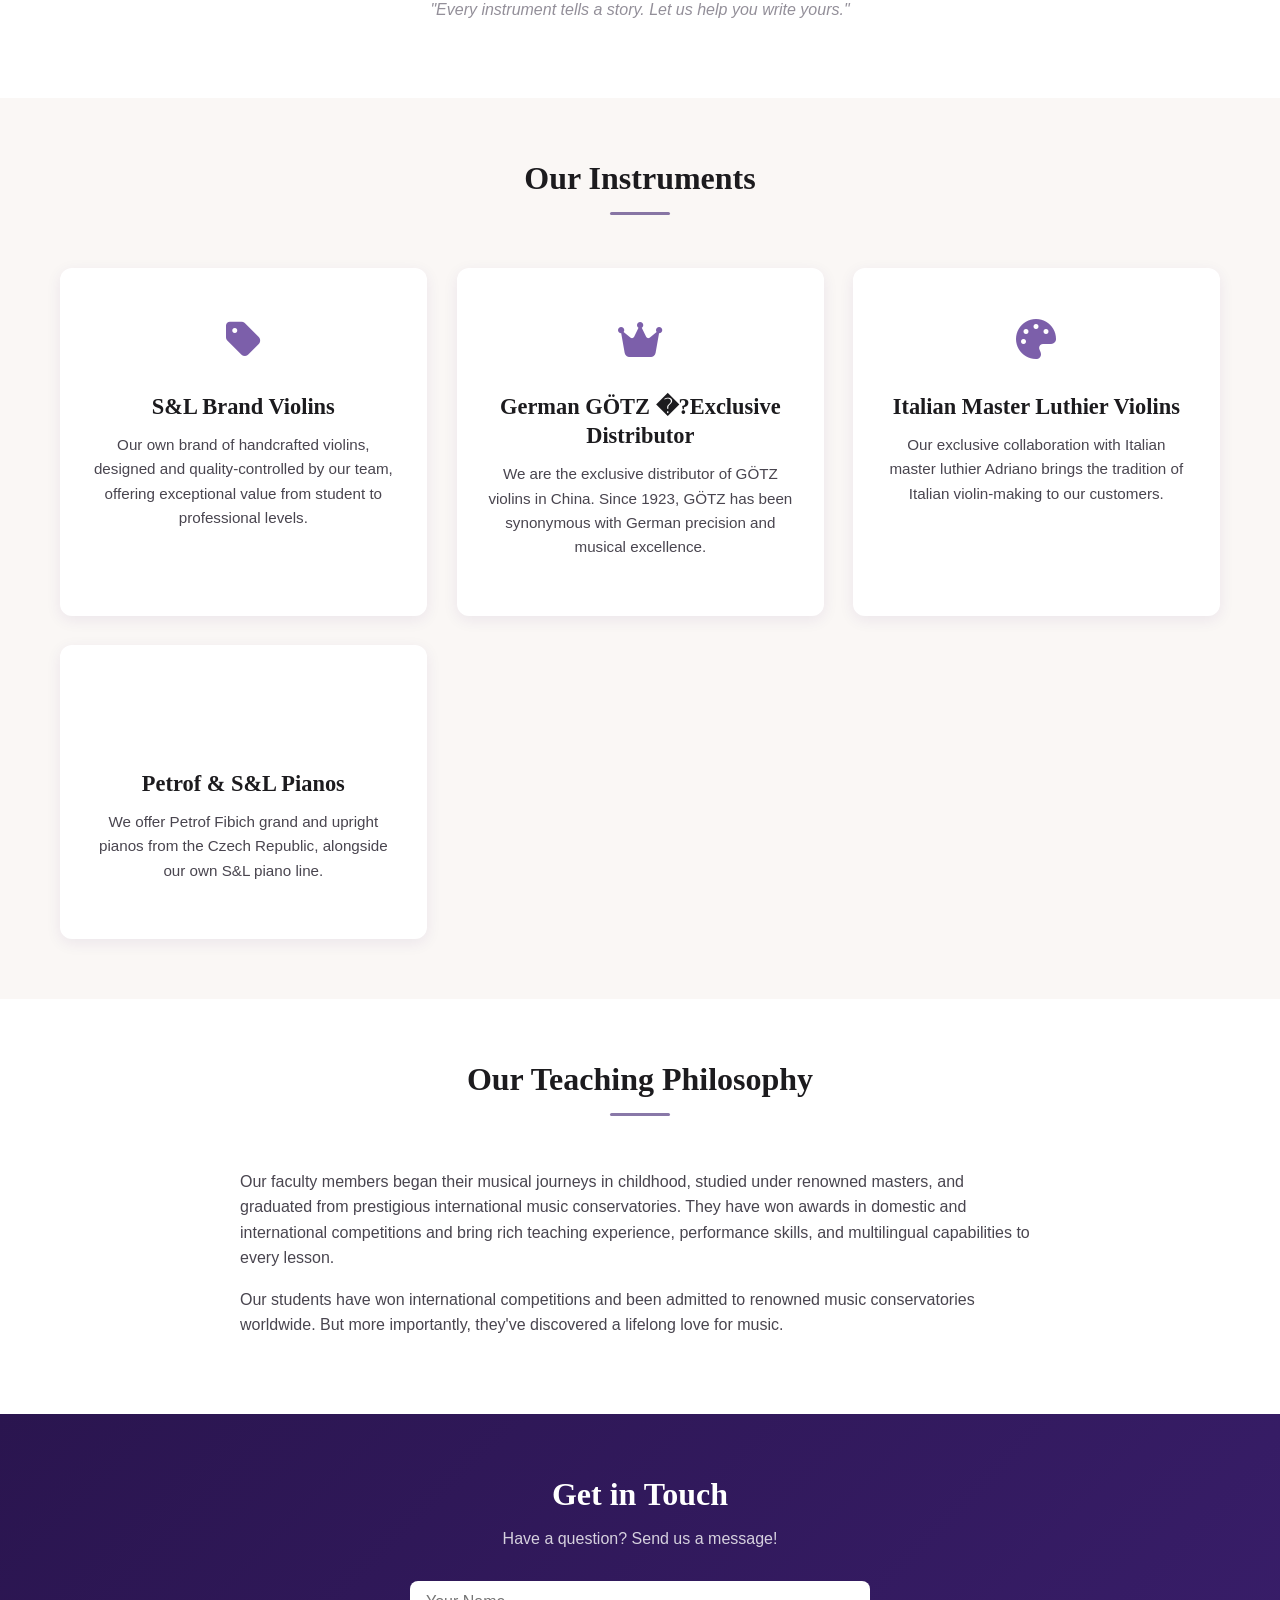
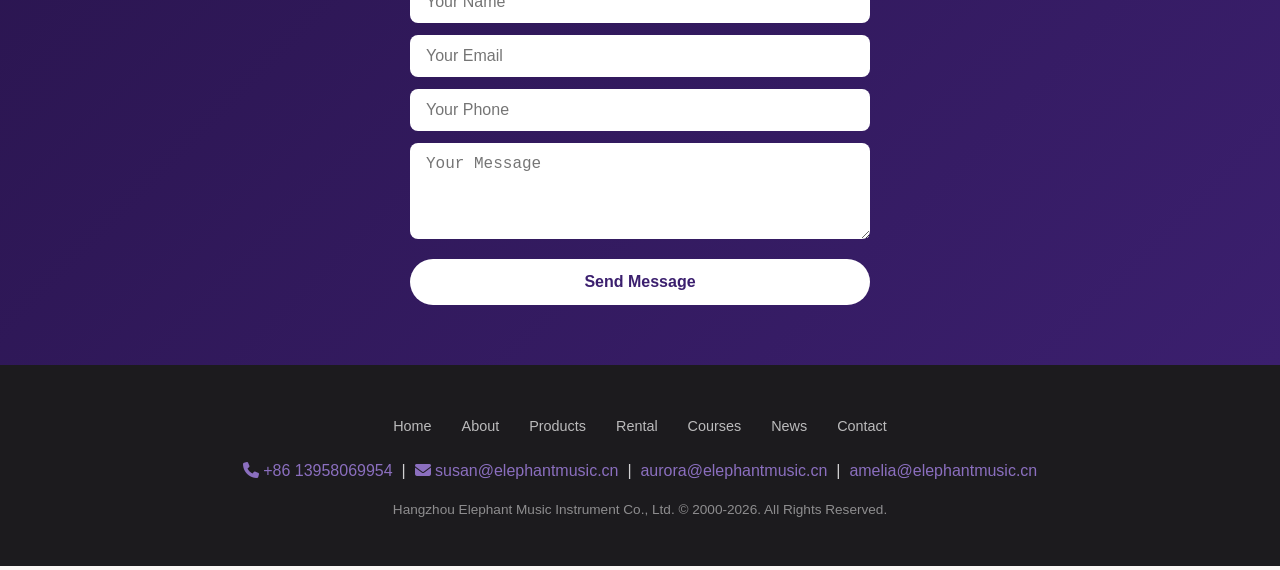
==== commit b901ae9d: "add: GSAP scroll animations across all pages + keep QR code fix" ====
--- a/about.html
+++ b/about.html
@@ -3,7 +3,7 @@
 <head>
 <meta charset="UTF-8">
 <meta name="viewport" content="width=device-width,initial-scale=1.0,user-scalable=yes">
-<title>About Us — Elephant Music | Since 2000 Taipei & Hangzhou</title>
+<title>About Us �?Elephant Music | Since 2000 Taipei & Hangzhou</title>
 <meta name="description" content="Learn about Elephant Music's history since 2000: from Taipei to Hangzhou, S&L instruments, violin rental program, and cross-strait music education partnership.">
 <link rel="icon" href="https://user-assets.sxlcdn.com/images/182709/FicR0Wn1bgKwD7T1GrFG16CW3m3k.png?imageMogr2/strip/thumbnail/64x64>/quality/90!/format/png" type="image/x-icon">
 <link rel="stylesheet" href="https://cdnjs.cloudflare.com/ajax/libs/font-awesome/6.5.0/css/all.min.css">
@@ -11,8 +11,8 @@
     <link rel="canonical" href="https://www.elephantmusic.cn/about.html">
 
     <!-- Open Graph -->
-    <meta property="og:title" content="About Elephant Music — Our Story Since 2000">
-    <meta property="og:description" content="From Taipei to Hangzhou — two decades of music education excellence, handcrafted instruments, and cross-strait collaboration.">
+    <meta property="og:title" content="About Elephant Music �?Our Story Since 2000">
+    <meta property="og:description" content="From Taipei to Hangzhou �?two decades of music education excellence, handcrafted instruments, and cross-strait collaboration.">
     <meta property="og:type" content="website">
     <meta property="og:url" content="https://www.elephantmusic.cn/about.html">
     <meta property="og:image" content="https://user-assets.sxlcdn.com/images/182709/FicR0Wn1bgKwD7T1GrFG16CW3m3k.png">
@@ -20,8 +20,8 @@
     
     <!-- Twitter Card -->
     <meta name="twitter:card" content="summary_large_image">
-    <meta name="twitter:title" content="About Elephant Music — Our Story Since 2000">
-    <meta name="twitter:description" content="From Taipei to Hangzhou — two decades of music education excellence, handcrafted instruments, and cross-strait collaboration.">
+    <meta name="twitter:title" content="About Elephant Music �?Our Story Since 2000">
+    <meta name="twitter:description" content="From Taipei to Hangzhou �?two decades of music education excellence, handcrafted instruments, and cross-strait collaboration.">
     <meta name="twitter:image" content="https://user-assets.sxlcdn.com/images/182709/FicR0Wn1bgKwD7T1GrFG16CW3m3k.png">
 
     <!-- Structured Data (JSON-LD) -->
@@ -30,7 +30,7 @@
   "@context": "https://schema.org",
   "@type": "MusicSchool",
   "name": "Elephant Music (Ai Yue Fen)",
-  "alternateName": "爱乐芬音乐",
+  "alternateName": "爱乐芬音�?,
   "description": "Premium music education and handcrafted instrument company since 2000.",
   "url": "https://www.elephantmusic.cn",
   "logo": "https://user-assets.sxlcdn.com/images/182709/FicR0Wn1bgKwD7T1GrFG16CW3m3k.png",
@@ -129,7 +129,7 @@
 </head>
 <body>
 
-<div class="lang-switch"><a href="https://www.elephantmusic.cn">中文站</a></div>
+<div class="lang-switch"><a href="https://www.elephantmusic.cn">中文�?/a></div>
 
 <nav id="mainNav">
   <div class="nav-inner">
@@ -169,7 +169,7 @@
 
 <section class="page-banner">
   <h1>About Elephant Music</h1>
-  <p>Two decades of musical excellence — from Taipei to the world</p>
+  <p>Two decades of musical excellence �?from Taipei to the world</p>
 </section>
 
 <section>
@@ -178,22 +178,22 @@
     <div class="feature-grid">
       <div class="feature-item">
         <div class="icon"><i class="fas fa-calendar-alt"></i></div>
-        <h3>2000 — Founded in Taipei</h3>
+        <h3>2000 �?Founded in Taipei</h3>
         <p>Elephant Music Ltd. was established in Taipei, dedicated to music education, teaching system research, and comprehensive music industry investment. We specialized in violin training, rental, and sales from day one.</p>
       </div>
       <div class="feature-item">
         <div class="icon"><i class="fas fa-seedling"></i></div>
-        <h3>2006 — Rental for the Planet</h3>
+        <h3>2006 �?Rental for the Planet</h3>
         <p>We launched our violin rental program, making instruments accessible to everyone while promoting environmental sustainability through instrument sharing.</p>
       </div>
       <div class="feature-item">
         <div class="icon"><i class="fas fa-globe-asia"></i></div>
-        <h3>2016 — Cross-Strait Expansion</h3>
-        <p>We expanded to Hangzhou, bringing our teaching system to mainland China and launching the S&L brand — a symbol of collaboration between Taiwan and Hangzhou.</p>
+        <h3>2016 �?Cross-Strait Expansion</h3>
+        <p>We expanded to Hangzhou, bringing our teaching system to mainland China and launching the S&L brand �?a symbol of collaboration between Taiwan and Hangzhou.</p>
       </div>
       <div class="feature-item">
         <div class="icon"><i class="fas fa-industry"></i></div>
-        <h3>2021 — Our Own Factory</h3>
+        <h3>2021 �?Our Own Factory</h3>
         <p>Construction began on our modern instrument factory in Tongxiang Economic Development Zone, Zhejiang Province, marking a new chapter in our manufacturing capabilities.</p>
       </div>
     </div>
@@ -204,8 +204,8 @@
   <div class="container">
     <div class="section-title"><h2>Our Brand Philosophy</h2></div>
     <div class="content-page" style="max-width:800px;padding:0;">
-      <p>At Elephant Music, we believe that music is not just an art — it's a lifelong companion. Our mission is to make quality instruments and professional music education accessible to everyone.</p>
-      <p>With the <strong>Elegant brand</strong> as our foundation, we launched <strong>S&L</strong> — meaning your most "Special" gift and most "Lasting" companion. Combining Taiwan's quality craftsmanship with Hangzhou's dedicated service, we strive to be the most trusted musical instrument brand in the Chinese-speaking world and beyond.</p>
+      <p>At Elephant Music, we believe that music is not just an art �?it's a lifelong companion. Our mission is to make quality instruments and professional music education accessible to everyone.</p>
+      <p>With the <strong>Elegant brand</strong> as our foundation, we launched <strong>S&L</strong> �?meaning your most "Special" gift and most "Lasting" companion. Combining Taiwan's quality craftsmanship with Hangzhou's dedicated service, we strive to be the most trusted musical instrument brand in the Chinese-speaking world and beyond.</p>
       <p style="margin-top:30px;font-style:italic;color:var(--text-light);text-align:center;">"Every instrument tells a story. Let us help you write yours."</p>
     </div>
   </div>
@@ -222,7 +222,7 @@
       </div>
       <div class="feature-item">
         <div class="icon"><i class="fas fa-crown"></i></div>
-        <h3>German GÖTZ — Exclusive Distributor</h3>
+        <h3>German GÖTZ �?Exclusive Distributor</h3>
         <p>We are the exclusive distributor of GÖTZ violins in China. Since 1923, GÖTZ has been synonymous with German precision and musical excellence.</p>
       </div>
       <div class="feature-item">
@@ -285,6 +285,8 @@
 </footer>
 
 <button id="back-to-top" aria-label="Back to Top"><i class="fas fa-chevron-up"></i></button>
+<script src="https://cdnjs.cloudflare.com/ajax/libs/gsap/3.12.7/gsap.min.js"></script>
+<script src="https://cdnjs.cloudflare.com/ajax/libs/gsap/3.12.7/ScrollTrigger.min.js"></script>
 <script src="/js/main.js"></script>
 
   <!-- Navbar scroll glassmorphism effect -->
--- a/css/style.css
+++ b/css/style.css
@@ -589,6 +589,49 @@
   border-bottom: 1px solid var(--border) !important;
 }
 
+/* ============================================
+   GSAP Animation Helpers
+   ============================================ */
+
+/* Elements that GSAP animates on scroll start invisible;
+   GSAP sets the actual transforms/opacity at runtime. */
+.feature-item,
+.card,
+.product-card,
+.contact-card,
+.section-title {
+  will-change: transform, opacity;
+}
+
+/* Hero content: smooth entrance */
+.hero-content {
+  will-change: transform, opacity;
+}
+
+/* Section fade-in helper (for browsers without JS/GSAP) */
+section {
+  opacity: 1;
+  transition: opacity 0.3s ease;
+}
+
+/* Enhance feature-item card with subtle shadow on hover */
+.feature-item {
+  transition: transform 0.3s ease, box-shadow 0.3s ease, border-color 0.3s ease;
+}
+.feature-item:hover {
+  transform: translateY(-4px);
+  box-shadow: 0 12px 30px var(--shadow);
+  border-color: var(--gold) !important;
+}
+
+/* Back to top: smoother */
+#back-to-top {
+  transition: opacity 0.3s ease, visibility 0.3s ease, transform 0.3s ease, background 0.2s;
+}
+#back-to-top:hover {
+  transform: translateY(-3px) scale(1.05);
+}
+
 /* ===== ENHANCED: Card hover micro-interactions ===== */
 .feature-item, .card {
   transition: transform 0.3s ease, box-shadow 0.3s ease, border-color 0.3s ease;
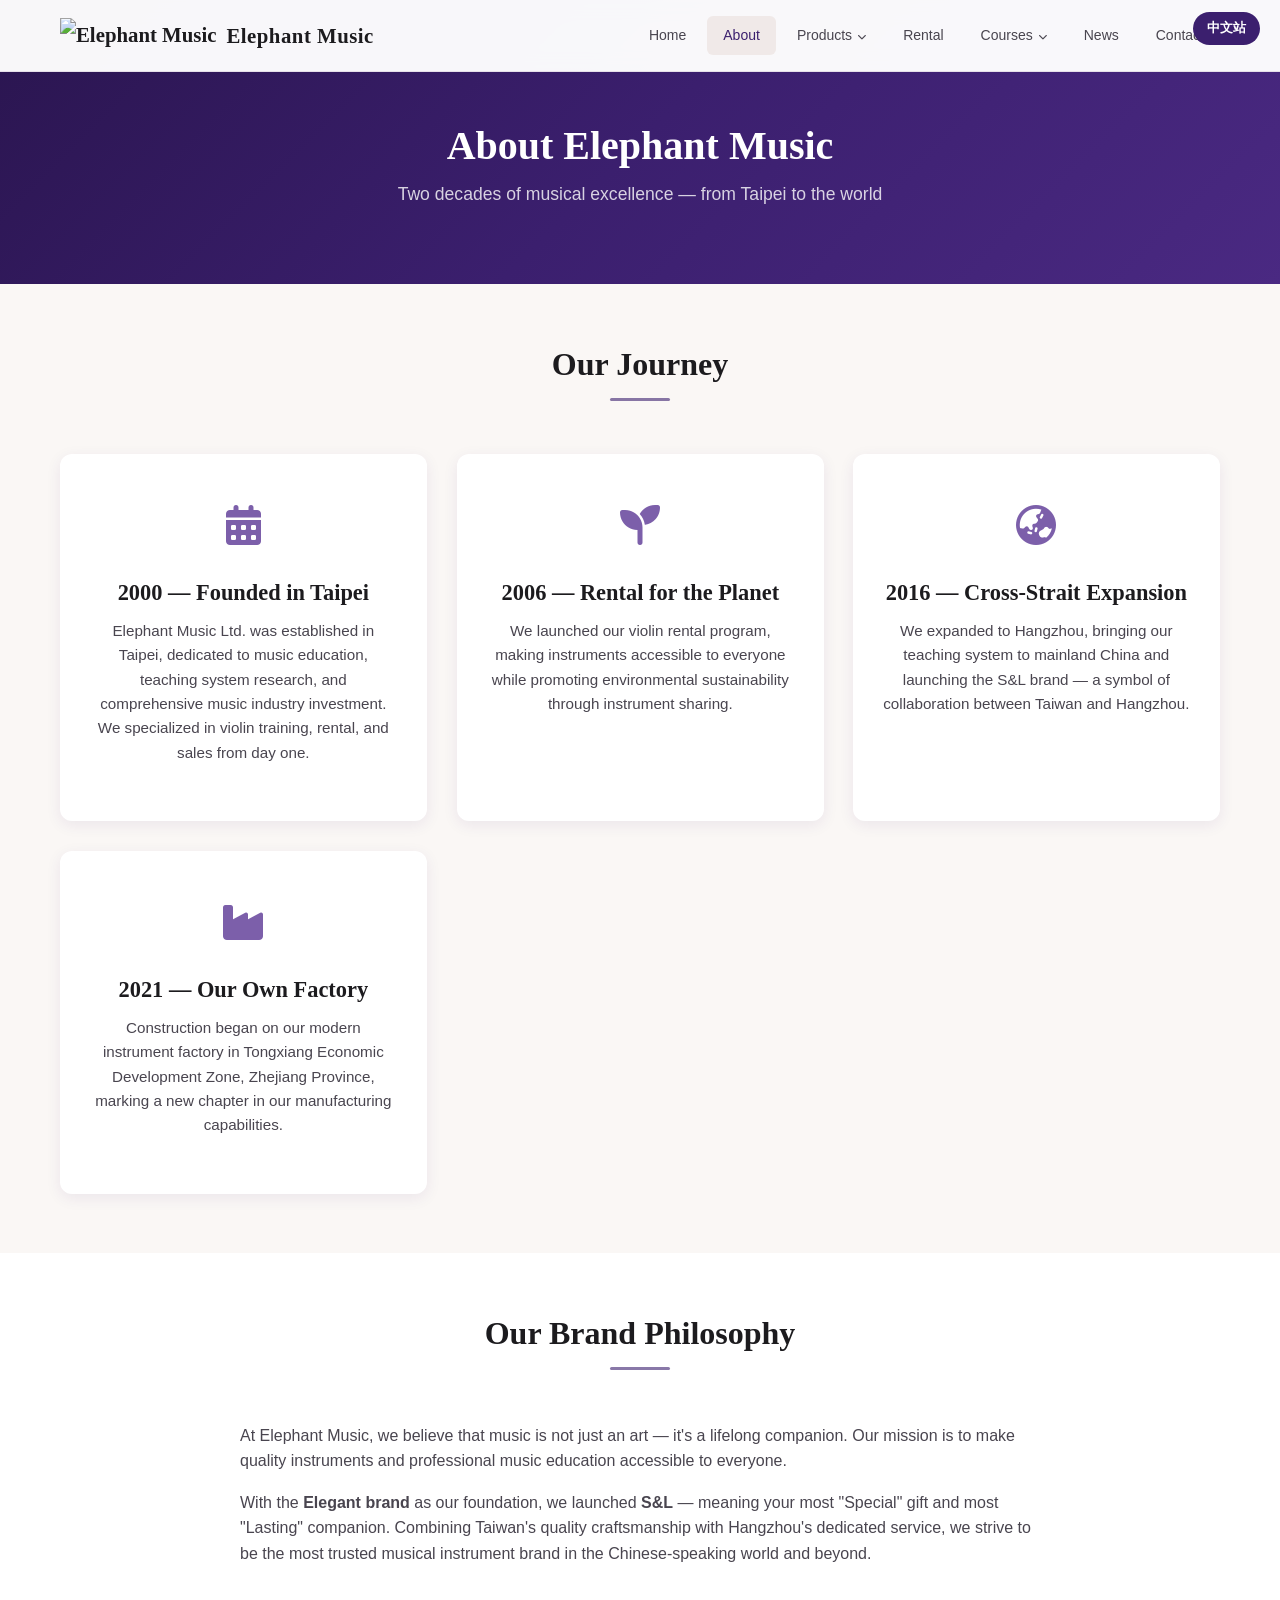
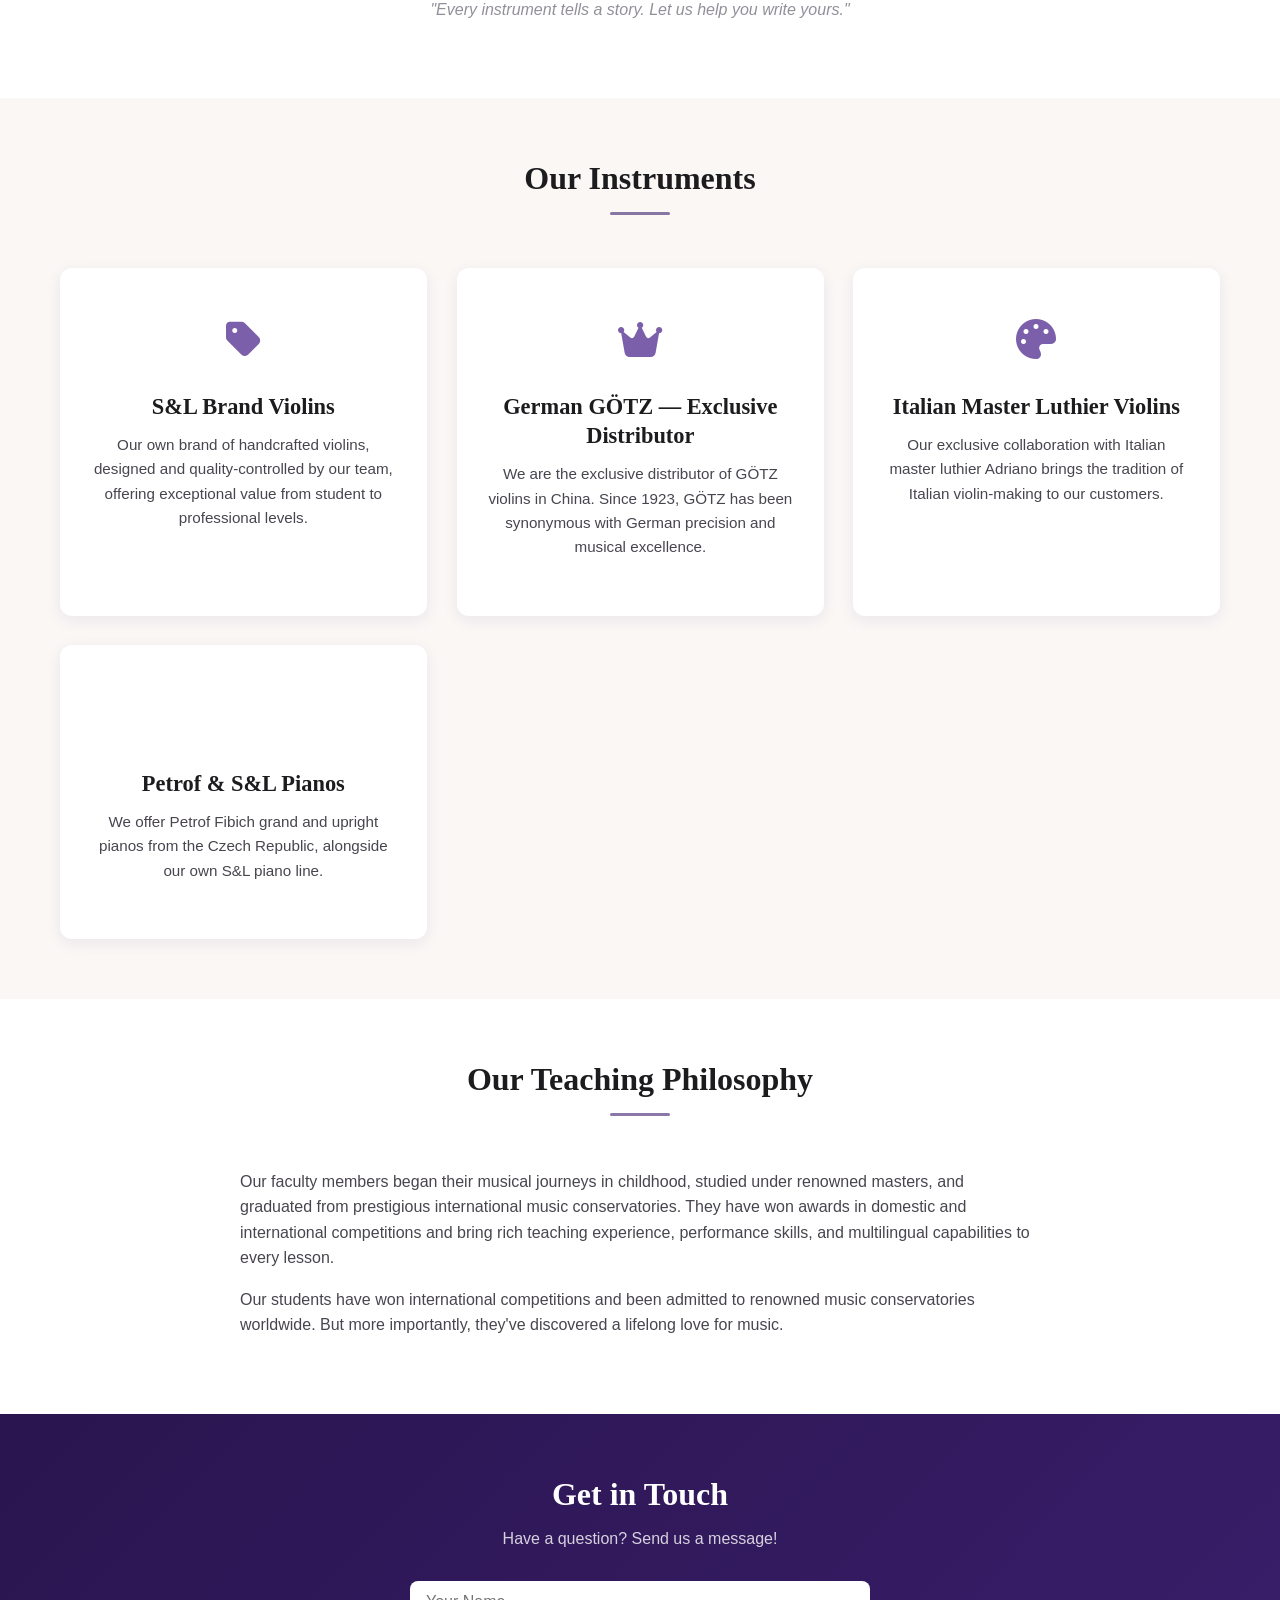
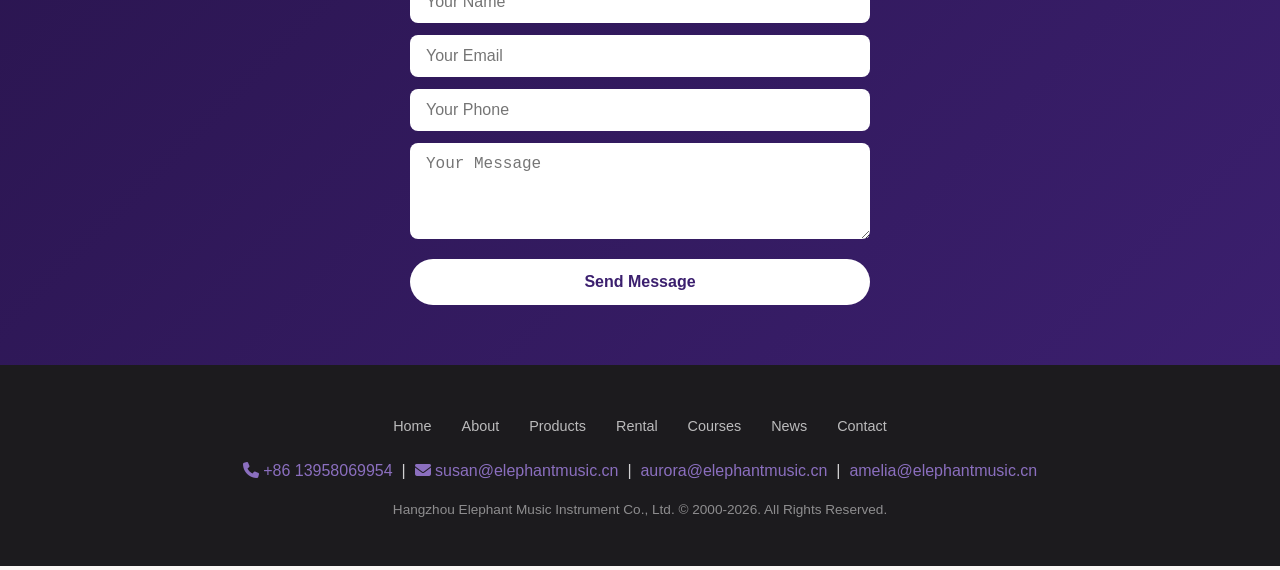
==== commit ac106fb5: "fix: add GSAP animations, fix card alignment, fix garbled chars" ====
--- a/about.html
+++ b/about.html
@@ -1,9 +1,9 @@
-<!DOCTYPE html>
+﻿<!DOCTYPE html>
 <html lang="en">
 <head>
 <meta charset="UTF-8">
 <meta name="viewport" content="width=device-width,initial-scale=1.0,user-scalable=yes">
-<title>About Us �?Elephant Music | Since 2000 Taipei & Hangzhou</title>
+<title>About Us — Elephant Music | Since 2000 Taipei & Hangzhou</title>
 <meta name="description" content="Learn about Elephant Music's history since 2000: from Taipei to Hangzhou, S&L instruments, violin rental program, and cross-strait music education partnership.">
 <link rel="icon" href="https://user-assets.sxlcdn.com/images/182709/FicR0Wn1bgKwD7T1GrFG16CW3m3k.png?imageMogr2/strip/thumbnail/64x64>/quality/90!/format/png" type="image/x-icon">
 <link rel="stylesheet" href="https://cdnjs.cloudflare.com/ajax/libs/font-awesome/6.5.0/css/all.min.css">
@@ -11,8 +11,8 @@
     <link rel="canonical" href="https://www.elephantmusic.cn/about.html">
 
     <!-- Open Graph -->
-    <meta property="og:title" content="About Elephant Music �?Our Story Since 2000">
-    <meta property="og:description" content="From Taipei to Hangzhou �?two decades of music education excellence, handcrafted instruments, and cross-strait collaboration.">
+    <meta property="og:title" content="About Elephant Music — Our Story Since 2000">
+    <meta property="og:description" content="From Taipei to Hangzhou — two decades of music education excellence, handcrafted instruments, and cross-strait collaboration.">
     <meta property="og:type" content="website">
     <meta property="og:url" content="https://www.elephantmusic.cn/about.html">
     <meta property="og:image" content="https://user-assets.sxlcdn.com/images/182709/FicR0Wn1bgKwD7T1GrFG16CW3m3k.png">
@@ -20,8 +20,8 @@
     
     <!-- Twitter Card -->
     <meta name="twitter:card" content="summary_large_image">
-    <meta name="twitter:title" content="About Elephant Music �?Our Story Since 2000">
-    <meta name="twitter:description" content="From Taipei to Hangzhou �?two decades of music education excellence, handcrafted instruments, and cross-strait collaboration.">
+    <meta name="twitter:title" content="About Elephant Music — Our Story Since 2000">
+    <meta name="twitter:description" content="From Taipei to Hangzhou — two decades of music education excellence, handcrafted instruments, and cross-strait collaboration.">
     <meta name="twitter:image" content="https://user-assets.sxlcdn.com/images/182709/FicR0Wn1bgKwD7T1GrFG16CW3m3k.png">
 
     <!-- Structured Data (JSON-LD) -->
@@ -30,7 +30,7 @@
   "@context": "https://schema.org",
   "@type": "MusicSchool",
   "name": "Elephant Music (Ai Yue Fen)",
-  "alternateName": "爱乐芬音�?,
+  "alternateName": "爱乐芬音乐",
   "description": "Premium music education and handcrafted instrument company since 2000.",
   "url": "https://www.elephantmusic.cn",
   "logo": "https://user-assets.sxlcdn.com/images/182709/FicR0Wn1bgKwD7T1GrFG16CW3m3k.png",
@@ -129,7 +129,7 @@
 </head>
 <body>
 
-<div class="lang-switch"><a href="https://www.elephantmusic.cn">中文�?/a></div>
+<div class="lang-switch"><a href="https://www.elephantmusic.cn">中文站</a></div>
 
 <nav id="mainNav">
   <div class="nav-inner">
@@ -169,7 +169,7 @@
 
 <section class="page-banner">
   <h1>About Elephant Music</h1>
-  <p>Two decades of musical excellence �?from Taipei to the world</p>
+  <p>Two decades of musical excellence — from Taipei to the world</p>
 </section>
 
 <section>
@@ -178,22 +178,22 @@
     <div class="feature-grid">
       <div class="feature-item">
         <div class="icon"><i class="fas fa-calendar-alt"></i></div>
-        <h3>2000 �?Founded in Taipei</h3>
+        <h3>2000 — Founded in Taipei</h3>
         <p>Elephant Music Ltd. was established in Taipei, dedicated to music education, teaching system research, and comprehensive music industry investment. We specialized in violin training, rental, and sales from day one.</p>
       </div>
       <div class="feature-item">
         <div class="icon"><i class="fas fa-seedling"></i></div>
-        <h3>2006 �?Rental for the Planet</h3>
+        <h3>2006 — Rental for the Planet</h3>
         <p>We launched our violin rental program, making instruments accessible to everyone while promoting environmental sustainability through instrument sharing.</p>
       </div>
       <div class="feature-item">
         <div class="icon"><i class="fas fa-globe-asia"></i></div>
-        <h3>2016 �?Cross-Strait Expansion</h3>
-        <p>We expanded to Hangzhou, bringing our teaching system to mainland China and launching the S&L brand �?a symbol of collaboration between Taiwan and Hangzhou.</p>
+        <h3>2016 — Cross-Strait Expansion</h3>
+        <p>We expanded to Hangzhou, bringing our teaching system to mainland China and launching the S&L brand — a symbol of collaboration between Taiwan and Hangzhou.</p>
       </div>
       <div class="feature-item">
         <div class="icon"><i class="fas fa-industry"></i></div>
-        <h3>2021 �?Our Own Factory</h3>
+        <h3>2021 — Our Own Factory</h3>
         <p>Construction began on our modern instrument factory in Tongxiang Economic Development Zone, Zhejiang Province, marking a new chapter in our manufacturing capabilities.</p>
       </div>
     </div>
@@ -204,8 +204,8 @@
   <div class="container">
     <div class="section-title"><h2>Our Brand Philosophy</h2></div>
     <div class="content-page" style="max-width:800px;padding:0;">
-      <p>At Elephant Music, we believe that music is not just an art �?it's a lifelong companion. Our mission is to make quality instruments and professional music education accessible to everyone.</p>
-      <p>With the <strong>Elegant brand</strong> as our foundation, we launched <strong>S&L</strong> �?meaning your most "Special" gift and most "Lasting" companion. Combining Taiwan's quality craftsmanship with Hangzhou's dedicated service, we strive to be the most trusted musical instrument brand in the Chinese-speaking world and beyond.</p>
+      <p>At Elephant Music, we believe that music is not just an art — it's a lifelong companion. Our mission is to make quality instruments and professional music education accessible to everyone.</p>
+      <p>With the <strong>Elegant brand</strong> as our foundation, we launched <strong>S&L</strong> — meaning your most "Special" gift and most "Lasting" companion. Combining Taiwan's quality craftsmanship with Hangzhou's dedicated service, we strive to be the most trusted musical instrument brand in the Chinese-speaking world and beyond.</p>
       <p style="margin-top:30px;font-style:italic;color:var(--text-light);text-align:center;">"Every instrument tells a story. Let us help you write yours."</p>
     </div>
   </div>
@@ -222,7 +222,7 @@
       </div>
       <div class="feature-item">
         <div class="icon"><i class="fas fa-crown"></i></div>
-        <h3>German GÖTZ �?Exclusive Distributor</h3>
+        <h3>German GÖTZ — Exclusive Distributor</h3>
         <p>We are the exclusive distributor of GÖTZ violins in China. Since 1923, GÖTZ has been synonymous with German precision and musical excellence.</p>
       </div>
       <div class="feature-item">
--- a/css/style.css
+++ b/css/style.css
@@ -341,15 +341,17 @@
   overflow: hidden;
   box-shadow: 0 4px 15px var(--shadow);
   transition: transform 0.3s, box-shadow 0.3s;
+  display: flex;
+  flex-direction: column;
 }
 .card:hover {
   transform: translateY(-5px);
   box-shadow: 0 8px 30px var(--shadow);
 }
 .card-img { width: 100%; height: 220px; object-fit: cover; }
-.card-body { padding: 24px; }
+.card-body { padding: 24px; flex: 1; display: flex; flex-direction: column; }
 .card-body h3 { font-size: 1.15rem; margin-bottom: 8px; }
-.card-body p { font-size: 0.9rem; color: var(--text-light); margin-bottom: 12px; }
+.card-body p { font-size: 0.9rem; color: var(--text-light); margin-bottom: 12px; flex: 1; }
 .card-body .price { font-size: 1.3rem; font-weight: 700; color: var(--primary); }
 .card-body .price-sub { font-size: 0.85rem; color: var(--text-light); }
 .card-body .btn-sm {
@@ -577,6 +579,22 @@
 /* ============================================
 
 
+/* ============================================
+   GSAP Animation Helpers
+   ============================================ */
+
+.feature-item,
+.card,
+.product-card,
+.contact-card,
+.section-title {
+  will-change: transform, opacity;
+}
+
+.hero-content {
+  will-change: transform, opacity;
+}
+
 /* ===== ENHANCED: Navbar scroll glassmorphism ===== */
 #mainNav {
   transition: background 0.3s ease, box-shadow 0.3s ease, backdrop-filter 0.3s ease;
@@ -589,49 +607,6 @@
   border-bottom: 1px solid var(--border) !important;
 }
 
-/* ============================================
-   GSAP Animation Helpers
-   ============================================ */
-
-/* Elements that GSAP animates on scroll start invisible;
-   GSAP sets the actual transforms/opacity at runtime. */
-.feature-item,
-.card,
-.product-card,
-.contact-card,
-.section-title {
-  will-change: transform, opacity;
-}
-
-/* Hero content: smooth entrance */
-.hero-content {
-  will-change: transform, opacity;
-}
-
-/* Section fade-in helper (for browsers without JS/GSAP) */
-section {
-  opacity: 1;
-  transition: opacity 0.3s ease;
-}
-
-/* Enhance feature-item card with subtle shadow on hover */
-.feature-item {
-  transition: transform 0.3s ease, box-shadow 0.3s ease, border-color 0.3s ease;
-}
-.feature-item:hover {
-  transform: translateY(-4px);
-  box-shadow: 0 12px 30px var(--shadow);
-  border-color: var(--gold) !important;
-}
-
-/* Back to top: smoother */
-#back-to-top {
-  transition: opacity 0.3s ease, visibility 0.3s ease, transform 0.3s ease, background 0.2s;
-}
-#back-to-top:hover {
-  transform: translateY(-3px) scale(1.05);
-}
-
 /* ===== ENHANCED: Card hover micro-interactions ===== */
 .feature-item, .card {
   transition: transform 0.3s ease, box-shadow 0.3s ease, border-color 0.3s ease;
@@ -667,3 +642,4 @@
   from { opacity: 0; transform: translateY(20px); }
   to { opacity: 1; transform: translateY(0); }
 }
+ 
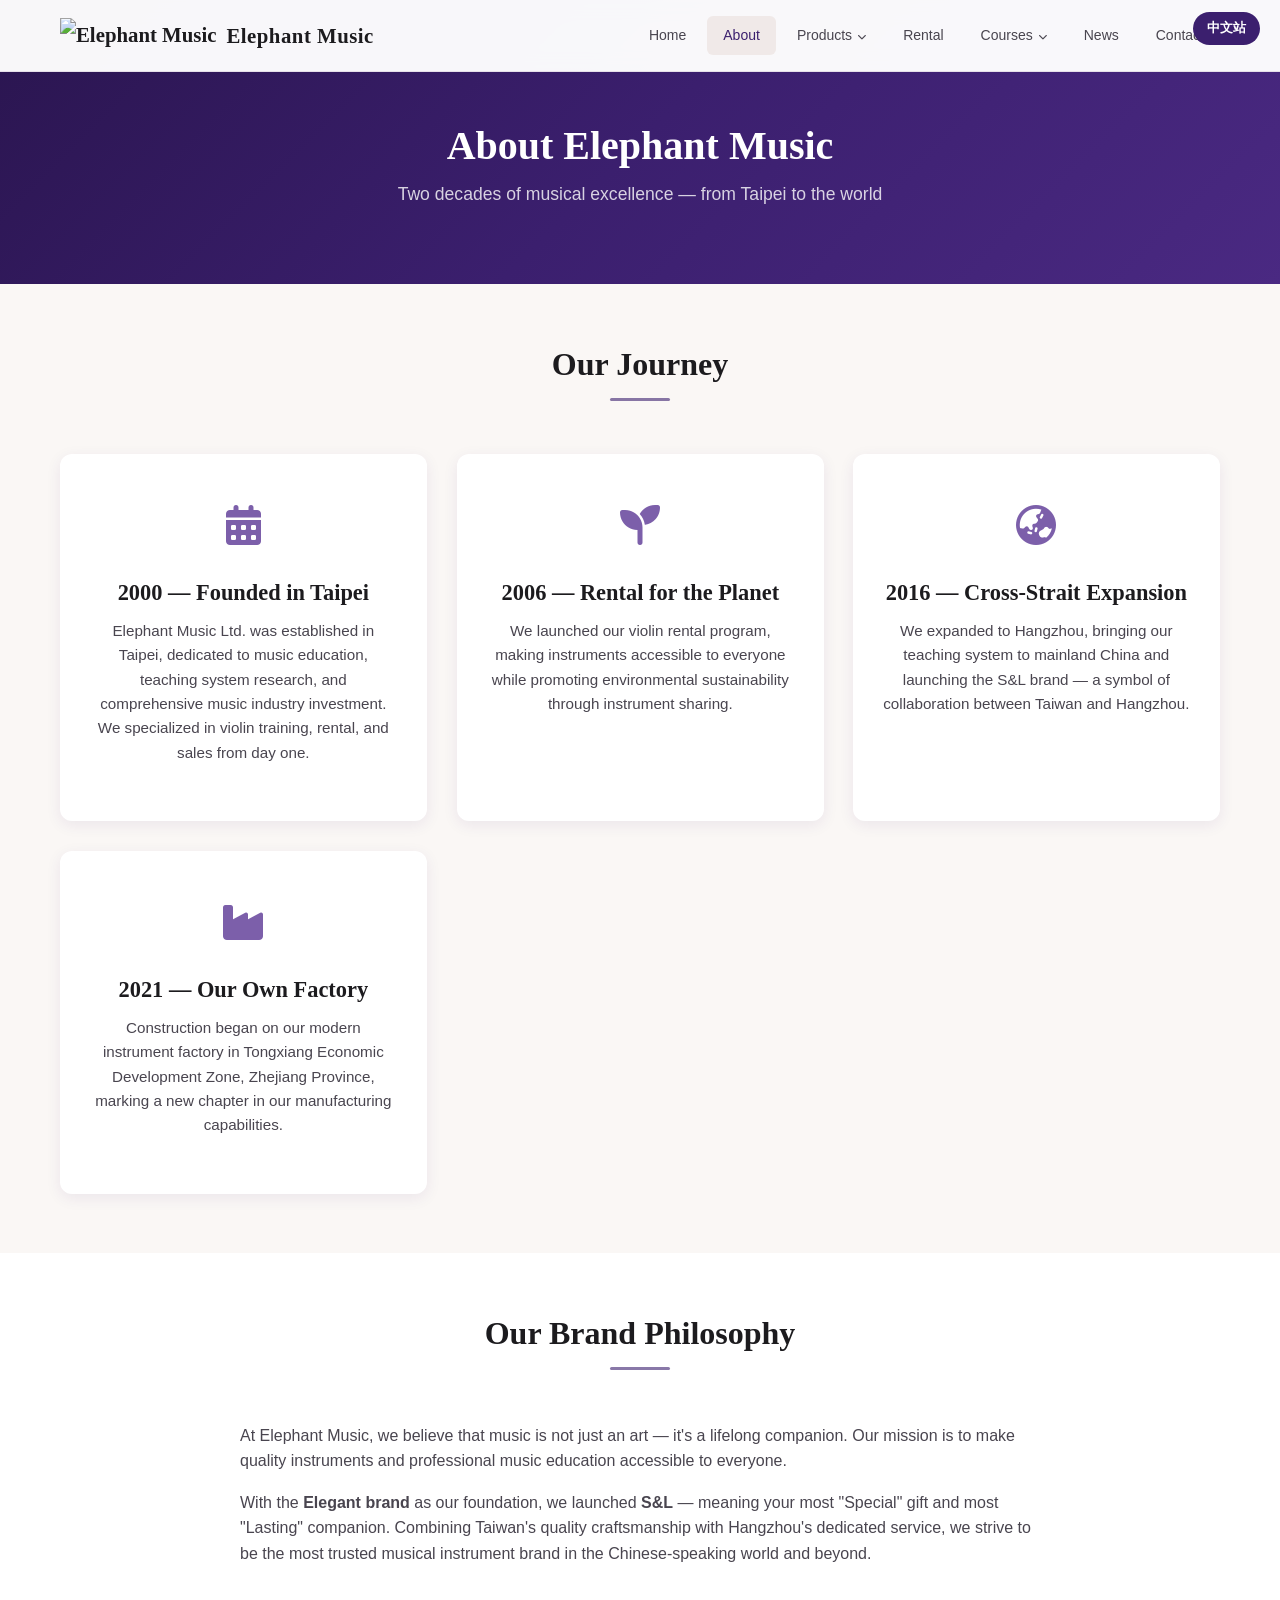
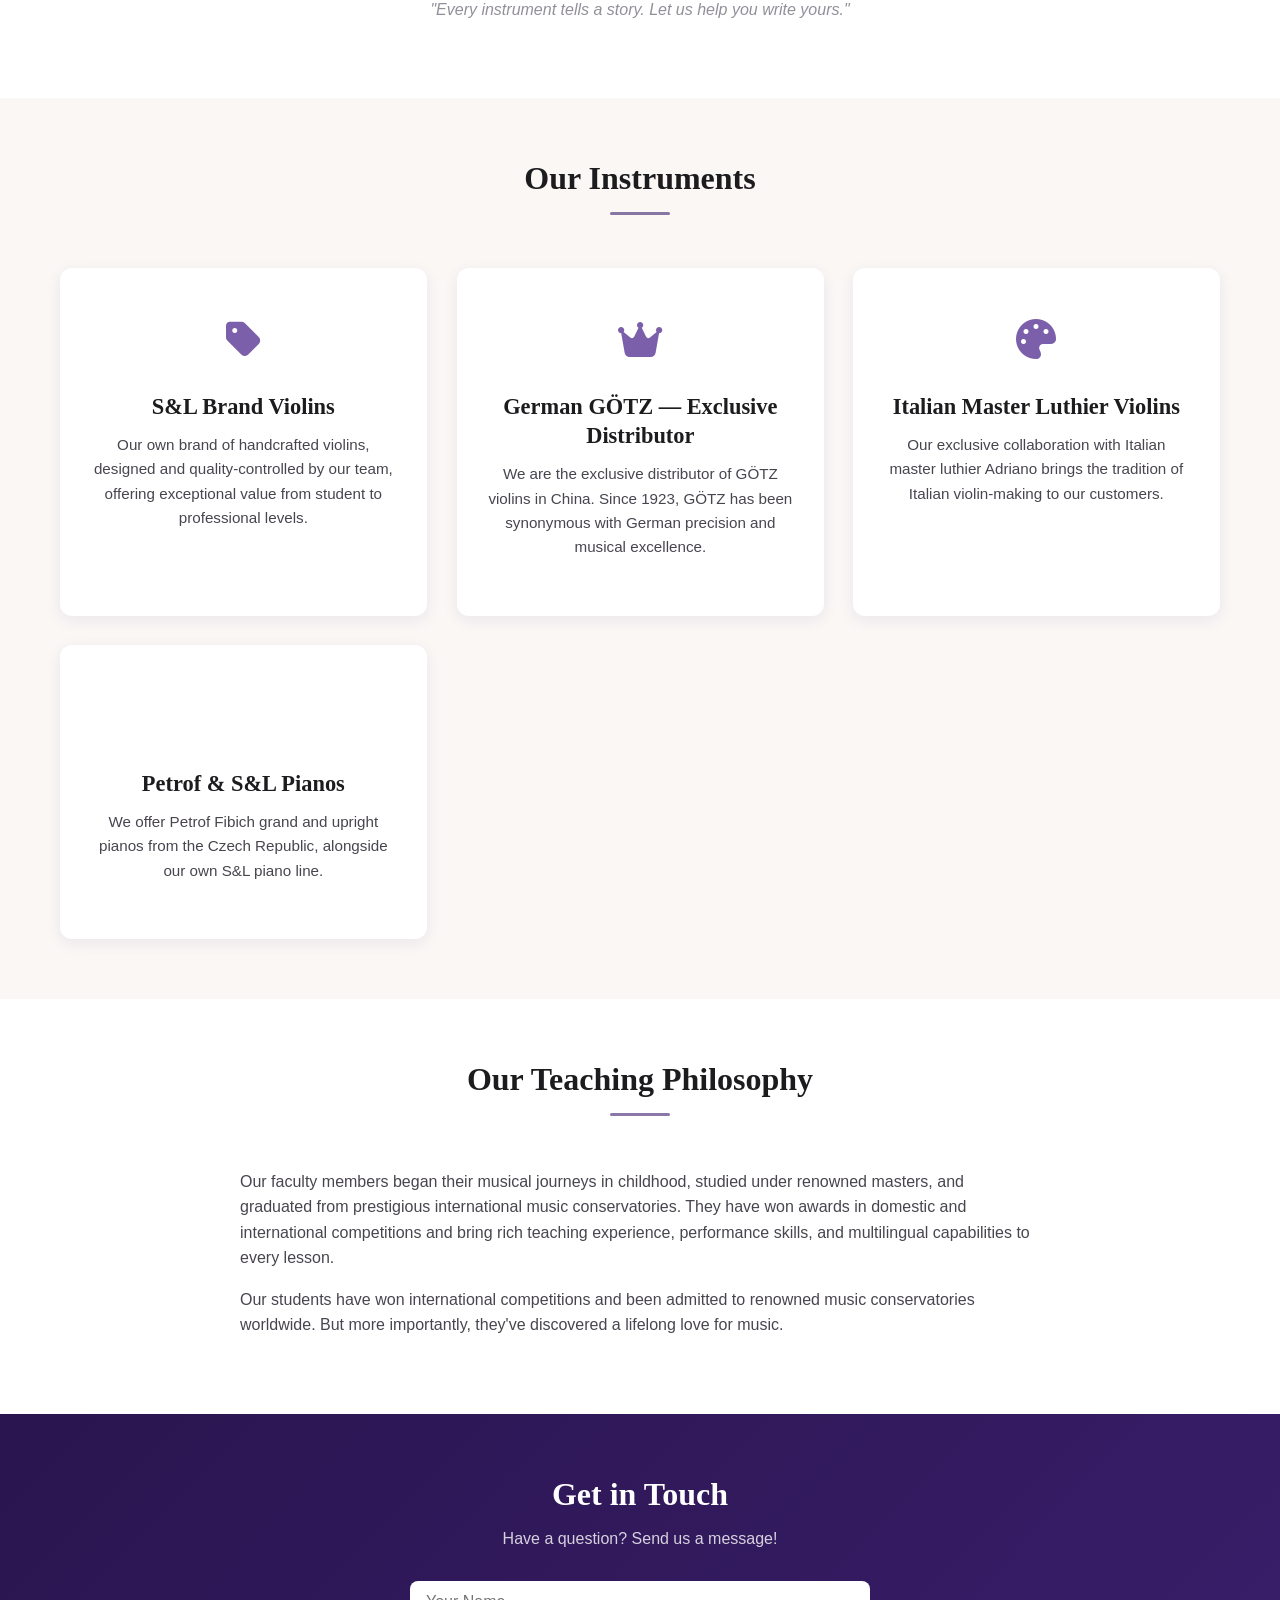
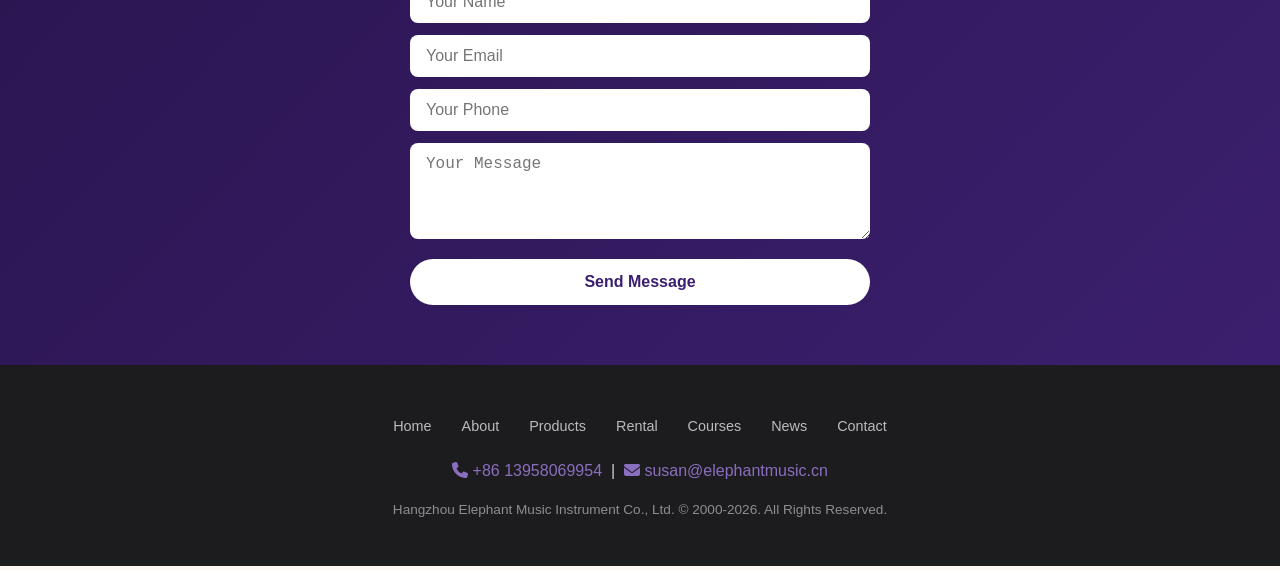
==== commit f2af01d3: "Remove Aurora and Amelia contact details across English site" ====
--- a/about.html
+++ b/about.html
@@ -56,16 +56,6 @@
         "Chinese",
         "English"
       ]
-    },
-    {
-      "@type": "ContactPoint",
-      "contactType": "sales",
-      "email": "aurora@elephantmusic.cn"
-    },
-    {
-      "@type": "ContactPoint",
-      "contactType": "support",
-      "email": "amelia@elephantmusic.cn"
     }
   ],
   "address": {
@@ -276,9 +266,7 @@
     </div>
     <div class="contact-info" style="margin-bottom:15px;">
       <a href="tel:13958069954"><i class="fas fa-phone"></i> +86 13958069954</a> &nbsp;|&nbsp;
-      <a href="mailto:susan@elephantmusic.cn"><i class="fas fa-envelope"></i> susan@elephantmusic.cn</a> &nbsp;|&nbsp;
-      <a href="mailto:aurora@elephantmusic.cn">aurora@elephantmusic.cn</a> &nbsp;|&nbsp;
-      <a href="mailto:amelia@elephantmusic.cn">amelia@elephantmusic.cn</a>
+      <a href="mailto:susan@elephantmusic.cn"><i class="fas fa-envelope"></i> susan@elephantmusic.cn</a>
     </div>
     <p class="copyright">Hangzhou Elephant Music Instrument Co., Ltd. &copy; 2000-2026. All Rights Reserved.</p>
   </div>
